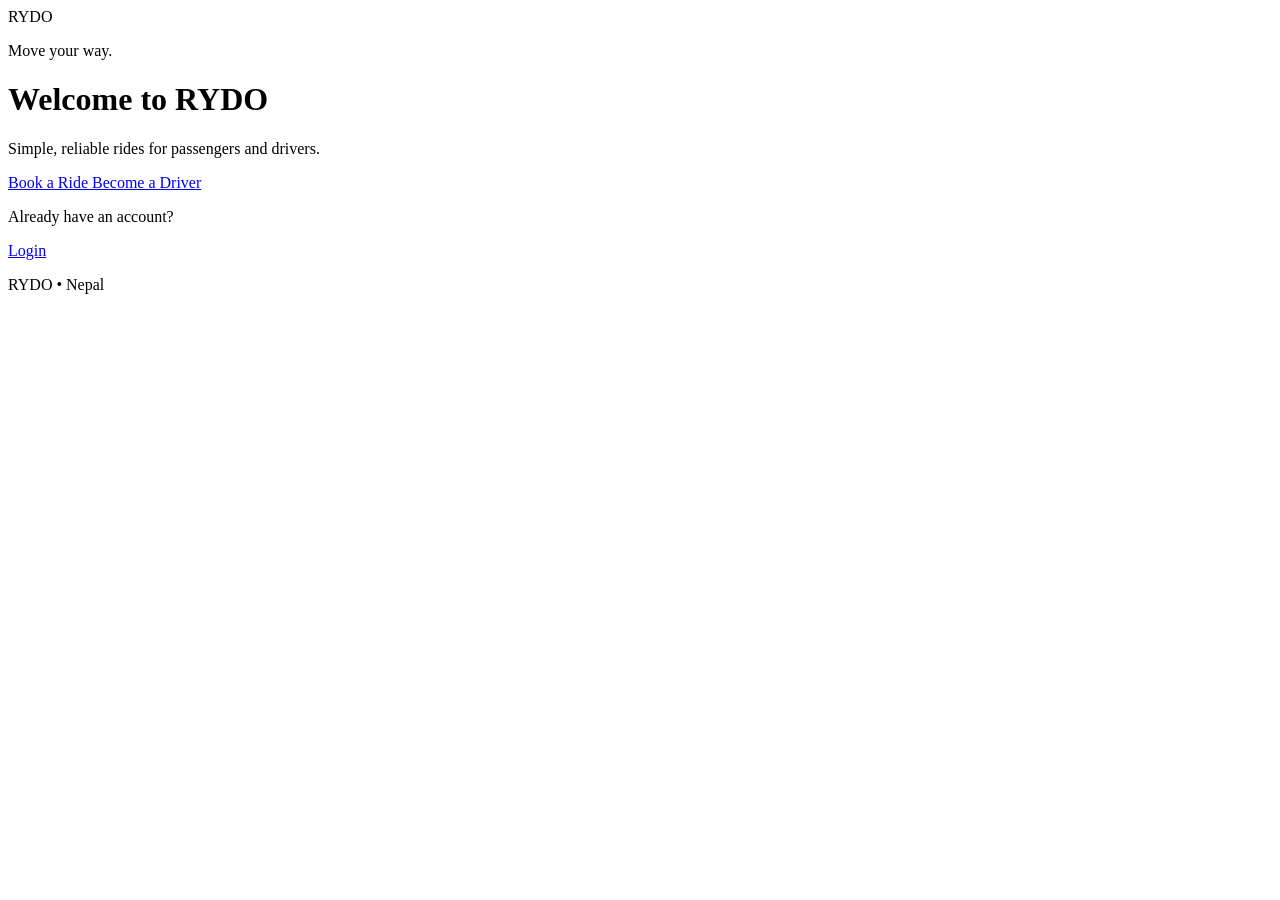
==== index.html @ 92bdc7df "Create index.html" ====
<!DOCTYPE html>
<html lang="en">
<head>
<meta charset="UTF-8">
<meta name="viewport" content="width=device-width,initial-scale=1.0">
<title>RYDO - Move Your Way</title>
<link rel="stylesheet" href="style.css">
</head>

<body>

<main class="home">

  <div class="logo">
    <span>R</span>YDO
  </div>

  <p class="tagline">Move your way.</p>

  <div class="home-card">

    <h1>Welcome to RYDO</h1>

    <p class="sub">
      Simple, reliable rides for passengers and drivers.
    </p>

    <a class="home-btn" href="passenger.html">
      Book a Ride
    </a>

    <a class="home-btn" href="driver.html">
      Become a Driver
    </a>

    <div class="login-box">
      <p>Already have an account?</p>
      <a href="passenger.html">Login</a>
    </div>

  </div>

  <p class="footer">RYDO • Nepal</p>

</main>

</body>
      </html>
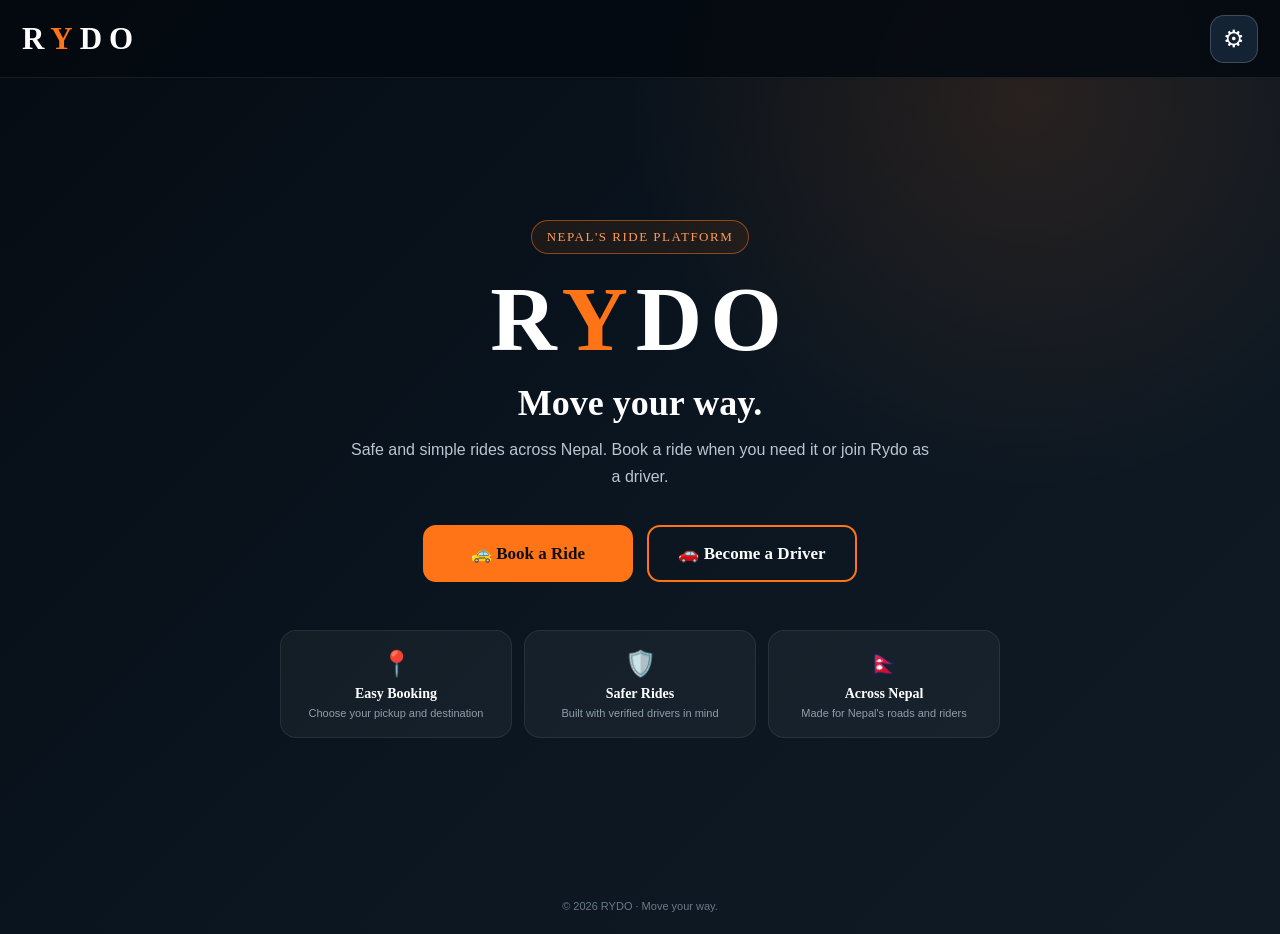
==== commit 86686f50: "Refactor index.html with new styles and layout Updated the HTML structure, added styles, and improve" ====
--- a/index.html
+++ b/index.html
@@ -2,47 +2,455 @@
 <html lang="en">
 <head>
 <meta charset="UTF-8">
-<meta name="viewport" content="width=device-width,initial-scale=1.0">
-<title>RYDO - Move Your Way</title>
-<link rel="stylesheet" href="style.css">
+<meta name="viewport" content="width=device-width, initial-scale=1.0">
+
+<title>RYDO — Move Your Way</title>
+
+<style>
+*{
+  box-sizing:border-box;
+  margin:0;
+  padding:0;
+}
+
+html,body{
+  width:100%;
+  min-height:100%;
+}
+
+body{
+  font-family:Georgia,"Times New Roman",serif;
+  background:
+    radial-gradient(circle at 80% 10%,rgba(255,116,23,.12),transparent 30%),
+    linear-gradient(135deg,#050b12,#0b1621 55%,#101a24);
+  color:#fff;
+  min-height:100vh;
+}
+
+/* HEADER */
+header{
+  height:78px;
+  display:flex;
+  align-items:center;
+  justify-content:space-between;
+  padding:0 22px;
+  border-bottom:1px solid rgba(255,255,255,.08);
+  background:rgba(4,10,16,.88);
+  position:relative;
+  z-index:5;
+}
+
+.logo{
+  font-size:31px;
+  font-weight:bold;
+  letter-spacing:7px;
+  color:#fff;
+}
+
+.logo span{
+  color:#ff7417;
+}
+
+.settings-btn{
+  width:48px;
+  height:48px;
+  border-radius:14px;
+  border:1px solid rgba(255,255,255,.18);
+  background:#142333;
+  color:#fff;
+  font-size:24px;
+  cursor:pointer;
+  display:flex;
+  align-items:center;
+  justify-content:center;
+  transition:.2s;
+}
+
+.settings-btn:hover{
+  background:#ff7417;
+  transform:translateY(-2px);
+}
+
+/* HERO */
+main{
+  min-height:calc(100vh - 78px);
+  display:flex;
+  align-items:center;
+  justify-content:center;
+  padding:35px 20px 55px;
+}
+
+.hero{
+  width:100%;
+  max-width:850px;
+  text-align:center;
+}
+
+.badge{
+  display:inline-block;
+  padding:8px 15px;
+  border:1px solid rgba(255,116,23,.5);
+  border-radius:30px;
+  color:#ff9a57;
+  background:rgba(255,116,23,.08);
+  font-size:13px;
+  letter-spacing:1.5px;
+  margin-bottom:22px;
+}
+
+.hero h1{
+  font-size:clamp(48px,13vw,92px);
+  line-height:.95;
+  letter-spacing:8px;
+  margin-bottom:18px;
+}
+
+.hero h1 span{
+  color:#ff7417;
+}
+
+.tagline{
+  font-size:clamp(22px,5vw,36px);
+  font-weight:bold;
+  margin-bottom:12px;
+}
+
+.subtitle{
+  max-width:580px;
+  margin:0 auto 35px;
+  color:#b9c5d0;
+  font-family:Arial,sans-serif;
+  font-size:16px;
+  line-height:1.7;
+}
+
+/* ACTIONS */
+.actions{
+  display:flex;
+  justify-content:center;
+  gap:14px;
+  flex-wrap:wrap;
+}
+
+.action-btn{
+  min-width:210px;
+  padding:16px 24px;
+  border-radius:13px;
+  border:2px solid #ff7417;
+  font-family:Georgia,"Times New Roman",serif;
+  font-size:17px;
+  font-weight:bold;
+  cursor:pointer;
+  text-decoration:none;
+  display:inline-flex;
+  align-items:center;
+  justify-content:center;
+  gap:9px;
+  transition:.2s;
+}
+
+.book{
+  background:#ff7417;
+  color:#101010;
+}
+
+.driver{
+  background:transparent;
+  color:#fff;
+}
+
+.action-btn:hover{
+  transform:translateY(-3px);
+  box-shadow:0 10px 25px rgba(255,116,23,.18);
+}
+
+.book:hover{
+  background:#ff8a3d;
+}
+
+.driver:hover{
+  background:#ff7417;
+  color:#111;
+}
+
+/* FEATURES */
+.features{
+  margin:48px auto 0;
+  display:grid;
+  grid-template-columns:repeat(3,1fr);
+  gap:12px;
+  max-width:720px;
+}
+
+.feature{
+  background:rgba(255,255,255,.045);
+  border:1px solid rgba(255,255,255,.08);
+  border-radius:16px;
+  padding:18px 10px;
+}
+
+.feature-icon{
+  font-size:25px;
+  margin-bottom:8px;
+}
+
+.feature strong{
+  display:block;
+  font-size:14px;
+}
+
+.feature small{
+  display:block;
+  color:#8f9eab;
+  margin-top:5px;
+  font-family:Arial,sans-serif;
+  font-size:11px;
+}
+
+/* FOOTER */
+footer{
+  text-align:center;
+  color:#697987;
+  font-family:Arial,sans-serif;
+  font-size:11px;
+  padding:0 20px 22px;
+}
+
+/* SETTINGS MODAL */
+.modal{
+  position:fixed;
+  inset:0;
+  background:rgba(0,0,0,.72);
+  display:none;
+  align-items:center;
+  justify-content:center;
+  padding:20px;
+  z-index:20;
+}
+
+.modal.show{
+  display:flex;
+}
+
+.settings-box{
+  width:100%;
+  max-width:390px;
+  background:#101d29;
+  border:1px solid rgba(255,116,23,.35);
+  border-radius:20px;
+  padding:25px;
+  box-shadow:0 20px 60px rgba(0,0,0,.5);
+}
+
+.settings-box h2{
+  margin-bottom:8px;
+}
+
+.settings-box p{
+  color:#9eabb7;
+  font-family:Arial,sans-serif;
+  font-size:14px;
+  line-height:1.5;
+  margin-bottom:22px;
+}
+
+.setting-item{
+  width:100%;
+  padding:15px;
+  margin-bottom:10px;
+  border-radius:12px;
+  background:#172838;
+  color:#fff;
+  border:1px solid rgba(255,255,255,.08);
+  font-family:Arial,sans-serif;
+  text-align:left;
+}
+
+.close-btn{
+  width:100%;
+  margin-top:8px;
+  padding:13px;
+  border:0;
+  border-radius:12px;
+  background:#ff7417;
+  color:#111;
+  font-weight:bold;
+  cursor:pointer;
+}
+
+/* MOBILE */
+@media(max-width:600px){
+  header{
+    height:70px;
+    padding:0 17px;
+  }
+
+  .logo{
+    font-size:27px;
+    letter-spacing:5px;
+  }
+
+  .settings-btn{
+    width:44px;
+    height:44px;
+  }
+
+  main{
+    min-height:calc(100vh - 70px);
+    padding:30px 17px 35px;
+    align-items:flex-start;
+    padding-top:70px;
+  }
+
+  .hero h1{
+    font-size:55px;
+    letter-spacing:5px;
+  }
+
+  .tagline{
+    font-size:25px;
+  }
+
+  .subtitle{
+    font-size:14px;
+    margin-bottom:28px;
+  }
+
+  .actions{
+    flex-direction:column;
+    align-items:stretch;
+  }
+
+  .action-btn{
+    width:100%;
+    min-width:0;
+  }
+
+  .features{
+    grid-template-columns:1fr;
+    max-width:300px;
+    margin-top:35px;
+  }
+
+  .feature{
+    padding:14px;
+  }
+}
+</style>
 </head>
 
 <body>
 
-<main class="home">
-
-  <div class="logo">
-    <span>R</span>YDO
+<header>
+  <div class="logo">R<span>Y</span>DO</div>
+
+  <button class="settings-btn" id="settingsButton" aria-label="Settings">
+    ⚙
+  </button>
+</header>
+
+<main>
+  <section class="hero">
+
+    <div class="badge">NEPAL'S RIDE PLATFORM</div>
+
+    <h1>R<span>Y</span>DO</h1>
+
+    <div class="tagline">Move your way.</div>
+
+    <p class="subtitle">
+      Safe and simple rides across Nepal.
+      Book a ride when you need it or join Rydo as a driver.
+    </p>
+
+    <div class="actions">
+
+      <a class="action-btn book" href="passenger.html">
+        🚕 Book a Ride
+      </a>
+
+      <a class="action-btn driver" href="driver.html">
+        🚗 Become a Driver
+      </a>
+
+    </div>
+
+    <div class="features">
+
+      <div class="feature">
+        <div class="feature-icon">📍</div>
+        <strong>Easy Booking</strong>
+        <small>Choose your pickup and destination</small>
+      </div>
+
+      <div class="feature">
+        <div class="feature-icon">🛡️</div>
+        <strong>Safer Rides</strong>
+        <small>Built with verified drivers in mind</small>
+      </div>
+
+      <div class="feature">
+        <div class="feature-icon">🇳🇵</div>
+        <strong>Across Nepal</strong>
+        <small>Made for Nepal's roads and riders</small>
+      </div>
+
+    </div>
+
+  </section>
+</main>
+
+<footer>
+  © 2026 RYDO · Move your way.
+</footer>
+
+<!-- SETTINGS -->
+<div class="modal" id="settingsModal">
+
+  <div class="settings-box">
+
+    <h2>RYDO Settings</h2>
+
+    <p>
+      Basic settings for the Rydo home page.
+      Your passenger and driver account settings will be handled inside their portals.
+    </p>
+
+    <div class="setting-item">
+      🌙 &nbsp; Dark Rydo Theme
+    </div>
+
+    <div class="setting-item">
+      🇳🇵 &nbsp; Nepal
+    </div>
+
+    <button class="close-btn" id="closeSettings">
+      Close
+    </button>
+
   </div>
 
-  <p class="tagline">Move your way.</p>
-
-  <div class="home-card">
-
-    <h1>Welcome to RYDO</h1>
-
-    <p class="sub">
-      Simple, reliable rides for passengers and drivers.
-    </p>
-
-    <a class="home-btn" href="passenger.html">
-      Book a Ride
-    </a>
-
-    <a class="home-btn" href="driver.html">
-      Become a Driver
-    </a>
-
-    <div class="login-box">
-      <p>Already have an account?</p>
-      <a href="passenger.html">Login</a>
-    </div>
-
-  </div>
-
-  <p class="footer">RYDO • Nepal</p>
-
-</main>
+</div>
+
+<script>
+const settingsButton = document.getElementById("settingsButton");
+const settingsModal = document.getElementById("settingsModal");
+const closeSettings = document.getElementById("closeSettings");
+
+settingsButton.addEventListener("click", function(){
+  settingsModal.classList.add("show");
+});
+
+closeSettings.addEventListener("click", function(){
+  settingsModal.classList.remove("show");
+});
+
+settingsModal.addEventListener("click", function(event){
+  if(event.target === settingsModal){
+    settingsModal.classList.remove("show");
+  }
+});
+</script>
 
 </body>
-      </html>
+  </html>
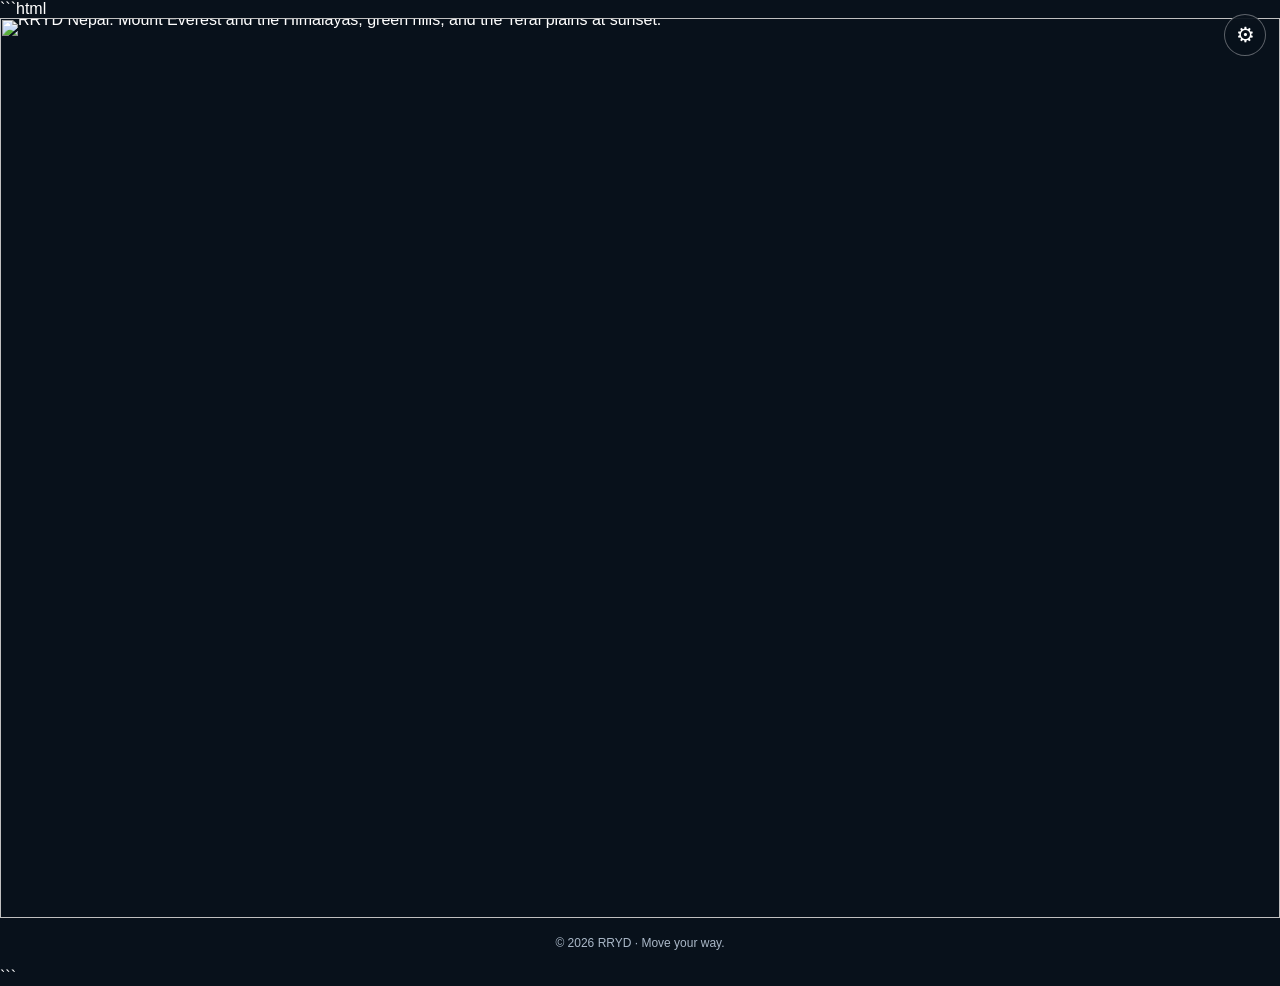
==== commit 27e891fe: "Refactor index.html for RRYD platform Updated HTML structure and styles for the RRYD platform, inclu" ====
--- a/index.html
+++ b/index.html
@@ -1,339 +1,179 @@
+```html
 <!DOCTYPE html>
 <html lang="en">
 <head>
 <meta charset="UTF-8">
-<meta name="viewport" content="width=device-width, initial-scale=1.0">
-
-<title>RYDO — Move Your Way</title>
+<meta name="viewport" content="width=device-width, initial-scale=1">
+<meta name="theme-color" content="#08111b">
+<title>RRYD — Move Your Way</title>
 
 <style>
-*{
-  box-sizing:border-box;
-  margin:0;
-  padding:0;
-}
-
-html,body{
-  width:100%;
-  min-height:100%;
-}
-
-body{
-  font-family:Georgia,"Times New Roman",serif;
-  background:
-    radial-gradient(circle at 80% 10%,rgba(255,116,23,.12),transparent 30%),
-    linear-gradient(135deg,#050b12,#0b1621 55%,#101a24);
-  color:#fff;
-  min-height:100vh;
-}
-
-/* HEADER */
-header{
-  height:78px;
-  display:flex;
-  align-items:center;
-  justify-content:space-between;
-  padding:0 22px;
-  border-bottom:1px solid rgba(255,255,255,.08);
-  background:rgba(4,10,16,.88);
-  position:relative;
-  z-index:5;
-}
-
-.logo{
-  font-size:31px;
-  font-weight:bold;
-  letter-spacing:7px;
-  color:#fff;
-}
-
-.logo span{
-  color:#ff7417;
-}
-
-.settings-btn{
-  width:48px;
-  height:48px;
-  border-radius:14px;
-  border:1px solid rgba(255,255,255,.18);
-  background:#142333;
-  color:#fff;
-  font-size:24px;
-  cursor:pointer;
-  display:flex;
-  align-items:center;
-  justify-content:center;
-  transition:.2s;
-}
-
-.settings-btn:hover{
-  background:#ff7417;
-  transform:translateY(-2px);
-}
-
-/* HERO */
-main{
-  min-height:calc(100vh - 78px);
-  display:flex;
-  align-items:center;
-  justify-content:center;
-  padding:35px 20px 55px;
-}
-
-.hero{
-  width:100%;
-  max-width:850px;
-  text-align:center;
-}
-
-.badge{
-  display:inline-block;
-  padding:8px 15px;
-  border:1px solid rgba(255,116,23,.5);
-  border-radius:30px;
-  color:#ff9a57;
-  background:rgba(255,116,23,.08);
-  font-size:13px;
-  letter-spacing:1.5px;
-  margin-bottom:22px;
-}
-
-.hero h1{
-  font-size:clamp(48px,13vw,92px);
-  line-height:.95;
-  letter-spacing:8px;
-  margin-bottom:18px;
-}
-
-.hero h1 span{
-  color:#ff7417;
-}
-
-.tagline{
-  font-size:clamp(22px,5vw,36px);
-  font-weight:bold;
-  margin-bottom:12px;
-}
-
-.subtitle{
-  max-width:580px;
-  margin:0 auto 35px;
-  color:#b9c5d0;
-  font-family:Arial,sans-serif;
-  font-size:16px;
-  line-height:1.7;
-}
-
-/* ACTIONS */
-.actions{
-  display:flex;
-  justify-content:center;
-  gap:14px;
-  flex-wrap:wrap;
-}
-
-.action-btn{
-  min-width:210px;
-  padding:16px 24px;
-  border-radius:13px;
-  border:2px solid #ff7417;
-  font-family:Georgia,"Times New Roman",serif;
-  font-size:17px;
-  font-weight:bold;
-  cursor:pointer;
-  text-decoration:none;
-  display:inline-flex;
-  align-items:center;
-  justify-content:center;
-  gap:9px;
-  transition:.2s;
-}
-
-.book{
-  background:#ff7417;
-  color:#101010;
-}
-
-.driver{
-  background:transparent;
-  color:#fff;
-}
-
-.action-btn:hover{
-  transform:translateY(-3px);
-  box-shadow:0 10px 25px rgba(255,116,23,.18);
-}
-
-.book:hover{
-  background:#ff8a3d;
-}
-
-.driver:hover{
-  background:#ff7417;
-  color:#111;
-}
-
-/* FEATURES */
-.features{
-  margin:48px auto 0;
-  display:grid;
-  grid-template-columns:repeat(3,1fr);
-  gap:12px;
-  max-width:720px;
-}
-
-.feature{
-  background:rgba(255,255,255,.045);
-  border:1px solid rgba(255,255,255,.08);
-  border-radius:16px;
-  padding:18px 10px;
-}
-
-.feature-icon{
-  font-size:25px;
-  margin-bottom:8px;
-}
-
-.feature strong{
-  display:block;
-  font-size:14px;
-}
-
-.feature small{
-  display:block;
-  color:#8f9eab;
-  margin-top:5px;
-  font-family:Arial,sans-serif;
-  font-size:11px;
-}
-
-/* FOOTER */
-footer{
-  text-align:center;
-  color:#697987;
-  font-family:Arial,sans-serif;
-  font-size:11px;
-  padding:0 20px 22px;
-}
-
-/* SETTINGS MODAL */
-.modal{
-  position:fixed;
-  inset:0;
-  background:rgba(0,0,0,.72);
-  display:none;
-  align-items:center;
-  justify-content:center;
-  padding:20px;
-  z-index:20;
-}
-
-.modal.show{
-  display:flex;
-}
-
-.settings-box{
-  width:100%;
-  max-width:390px;
-  background:#101d29;
-  border:1px solid rgba(255,116,23,.35);
-  border-radius:20px;
-  padding:25px;
-  box-shadow:0 20px 60px rgba(0,0,0,.5);
-}
-
-.settings-box h2{
-  margin-bottom:8px;
-}
-
-.settings-box p{
-  color:#9eabb7;
-  font-family:Arial,sans-serif;
-  font-size:14px;
-  line-height:1.5;
-  margin-bottom:22px;
-}
-
-.setting-item{
-  width:100%;
-  padding:15px;
-  margin-bottom:10px;
-  border-radius:12px;
-  background:#172838;
-  color:#fff;
-  border:1px solid rgba(255,255,255,.08);
-  font-family:Arial,sans-serif;
-  text-align:left;
-}
-
-.close-btn{
-  width:100%;
-  margin-top:8px;
-  padding:13px;
-  border:0;
-  border-radius:12px;
-  background:#ff7417;
-  color:#111;
-  font-weight:bold;
-  cursor:pointer;
-}
-
-/* MOBILE */
-@media(max-width:600px){
-  header{
-    height:70px;
-    padding:0 17px;
-  }
-
-  .logo{
-    font-size:27px;
-    letter-spacing:5px;
-  }
-
-  .settings-btn{
-    width:44px;
-    height:44px;
-  }
-
-  main{
-    min-height:calc(100vh - 70px);
-    padding:30px 17px 35px;
-    align-items:flex-start;
-    padding-top:70px;
-  }
-
-  .hero h1{
-    font-size:55px;
-    letter-spacing:5px;
-  }
-
-  .tagline{
-    font-size:25px;
-  }
-
-  .subtitle{
-    font-size:14px;
-    margin-bottom:28px;
-  }
-
-  .actions{
-    flex-direction:column;
-    align-items:stretch;
-  }
-
-  .action-btn{
-    width:100%;
-    min-width:0;
-  }
-
-  .features{
-    grid-template-columns:1fr;
-    max-width:300px;
-    margin-top:35px;
-  }
-
-  .feature{
-    padding:14px;
+* {
+  box-sizing: border-box;
+  margin: 0;
+  padding: 0;
+}
+
+html {
+  min-height: 100%;
+  background: #08111b;
+}
+
+body {
+  min-height: 100vh;
+  background: #08111b;
+  color: white;
+  font-family: Arial, Helvetica, sans-serif;
+}
+
+.poster {
+  position: relative;
+  width: 100%;
+  max-width: 1648px;
+  margin: 0 auto;
+  line-height: 0;
+  overflow: hidden;
+  background: #08111b;
+}
+
+.poster img {
+  display: block;
+  width: 100%;
+  height: auto;
+}
+
+/* Real clickable areas positioned over the buttons in the image */
+.role-link {
+  position: absolute;
+  top: 59.2%;
+  height: 9.5%;
+  display: block;
+  border-radius: 100px;
+  text-decoration: none;
+  line-height: normal;
+  background: transparent;
+  transition: background .2s, box-shadow .2s;
+}
+
+.passenger-link {
+  left: 27.6%;
+  width: 21.9%;
+}
+
+.driver-link {
+  left: 50.9%;
+  width: 21.5%;
+}
+
+.role-link:hover {
+  background: rgba(255,255,255,.09);
+  box-shadow: 0 0 0 2px rgba(255,116,23,.8);
+}
+
+.role-link:focus-visible {
+  outline: 4px solid white;
+  outline-offset: 3px;
+}
+
+/* Small accessible help button */
+.settings-button {
+  position: fixed;
+  z-index: 10;
+  top: 14px;
+  right: 14px;
+  width: 42px;
+  height: 42px;
+  border: 1px solid rgba(255,255,255,.35);
+  border-radius: 50%;
+  background: rgba(8,17,27,.8);
+  color: white;
+  font-size: 21px;
+  cursor: pointer;
+  backdrop-filter: blur(8px);
+}
+
+.settings-button:hover {
+  background: #ff7417;
+  color: #08111b;
+}
+
+.modal {
+  display: none;
+  position: fixed;
+  inset: 0;
+  z-index: 20;
+  align-items: center;
+  justify-content: center;
+  padding: 20px;
+  background: rgba(0,0,0,.75);
+}
+
+.modal.show {
+  display: flex;
+}
+
+.dialog {
+  width: 100%;
+  max-width: 360px;
+  padding: 25px;
+  border: 1px solid rgba(255,116,23,.5);
+  border-radius: 18px;
+  background: #101d29;
+  line-height: 1.5;
+}
+
+.dialog h2 {
+  margin-bottom: 10px;
+}
+
+.dialog p {
+  color: #c1ccd7;
+  font-size: 14px;
+  margin-bottom: 20px;
+}
+
+.close-button {
+  width: 100%;
+  padding: 13px;
+  border: 0;
+  border-radius: 10px;
+  background: #ff7417;
+  color: #08111b;
+  font-weight: bold;
+  cursor: pointer;
+}
+
+footer {
+  padding: 16px;
+  text-align: center;
+  color: #aab8c8;
+  font-size: 12px;
+  line-height: 1.5;
+  background: #08111b;
+}
+
+@media (max-width: 600px) {
+  .settings-button {
+    width: 36px;
+    height: 36px;
+    top: 8px;
+    right: 8px;
+    font-size: 18px;
+  }
+
+  .role-link {
+    top: 59.2%;
+    height: 9.5%;
+  }
+
+  footer {
+    font-size: 11px;
+  }
+}
+
+@media (prefers-reduced-motion: reduce) {
+  .role-link {
+    transition: none;
   }
 }
 </style>
@@ -341,95 +181,60 @@
 
 <body>
 
-<header>
-  <div class="logo">R<span>Y</span>DO</div>
-
-  <button class="settings-btn" id="settingsButton" aria-label="Settings">
-    ⚙
-  </button>
-</header>
-
 <main>
-  <section class="hero">
-
-    <div class="badge">NEPAL'S RIDE PLATFORM</div>
-
-    <h1>R<span>Y</span>DO</h1>
-
-    <div class="tagline">Move your way.</div>
-
-    <p class="subtitle">
-      Safe and simple rides across Nepal.
-      Book a ride when you need it or join Rydo as a driver.
-    </p>
-
-    <div class="actions">
-
-      <a class="action-btn book" href="passenger.html">
-        🚕 Book a Ride
-      </a>
-
-      <a class="action-btn driver" href="driver.html">
-        🚗 Become a Driver
-      </a>
-
-    </div>
-
-    <div class="features">
-
-      <div class="feature">
-        <div class="feature-icon">📍</div>
-        <strong>Easy Booking</strong>
-        <small>Choose your pickup and destination</small>
-      </div>
-
-      <div class="feature">
-        <div class="feature-icon">🛡️</div>
-        <strong>Safer Rides</strong>
-        <small>Built with verified drivers in mind</small>
-      </div>
-
-      <div class="feature">
-        <div class="feature-icon">🇳🇵</div>
-        <strong>Across Nepal</strong>
-        <small>Made for Nepal's roads and riders</small>
-      </div>
-
-    </div>
-
+  <section class="poster" aria-label="RRYD Nepal ride platform">
+    <img
+      src="nepal-hero.png"
+      alt="RRYD Nepal: Mount Everest and the Himalayas, green hills, and the Terai plains at sunset."
+      fetchpriority="high"
+    >
+
+    <a
+      class="role-link passenger-link"
+      href="passenger.html"
+      aria-label="Book a ride as a passenger"
+      title="Book a Ride"
+    ></a>
+
+    <a
+      class="role-link driver-link"
+      href="driver.html"
+      aria-label="Become a driver"
+      title="Become a Driver"
+    ></a>
   </section>
 </main>
 
 <footer>
-  © 2026 RYDO · Move your way.
+  © 2026 RRYD · Move your way.
 </footer>
 
-<!-- SETTINGS -->
-<div class="modal" id="settingsModal">
-
-  <div class="settings-box">
-
-    <h2>RYDO Settings</h2>
-
+<button
+  class="settings-button"
+  id="settingsButton"
+  type="button"
+  aria-label="Open website settings"
+  title="Settings"
+>⚙</button>
+
+<div
+  class="modal"
+  id="settingsModal"
+  role="dialog"
+  aria-modal="true"
+  aria-labelledby="settingsTitle"
+>
+  <div class="dialog">
+    <h2 id="settingsTitle">RRYD Settings</h2>
     <p>
-      Basic settings for the Rydo home page.
-      Your passenger and driver account settings will be handled inside their portals.
+      Nepal's ride platform.<br>
+      Choose Book a Ride to continue as a passenger,
+      or Become a Driver to open the driver portal.
     </p>
-
-    <div class="setting-item">
-      🌙 &nbsp; Dark Rydo Theme
-    </div>
-
-    <div class="setting-item">
-      🇳🇵 &nbsp; Nepal
-    </div>
-
-    <button class="close-btn" id="closeSettings">
+    <button class="close-button" id="closeSettings" type="button">
       Close
     </button>
-
   </div>
-
 </div>
 
 <script>
@@ -437,20 +242,32 @@
 const settingsModal = document.getElementById("settingsModal");
 const closeSettings = document.getElementById("closeSettings");
 
-settingsButton.addEventListener("click", function(){
+function openSettings() {
   settingsModal.classList.add("show");
+  closeSettings.focus();
+}
+
+function hideSettings() {
+  settingsModal.classList.remove("show");
+  settingsButton.focus();
+}
+
+settingsButton.addEventListener("click", openSettings);
+closeSettings.addEventListener("click", hideSettings);
+
+settingsModal.addEventListener("click", function(event) {
+  if (event.target === settingsModal) {
+    hideSettings();
+  }
 });
 
-closeSettings.addEventListener("click", function(){
-  settingsModal.classList.remove("show");
-});
-
-settingsModal.addEventListener("click", function(event){
-  if(event.target === settingsModal){
-    settingsModal.classList.remove("show");
+document.addEventListener("keydown", function(event) {
+  if (event.key === "Escape" && settingsModal.classList.contains("show")) {
+    hideSettings();
   }
 });
 </script>
 
 </body>
-  </html>
+</html>
+```
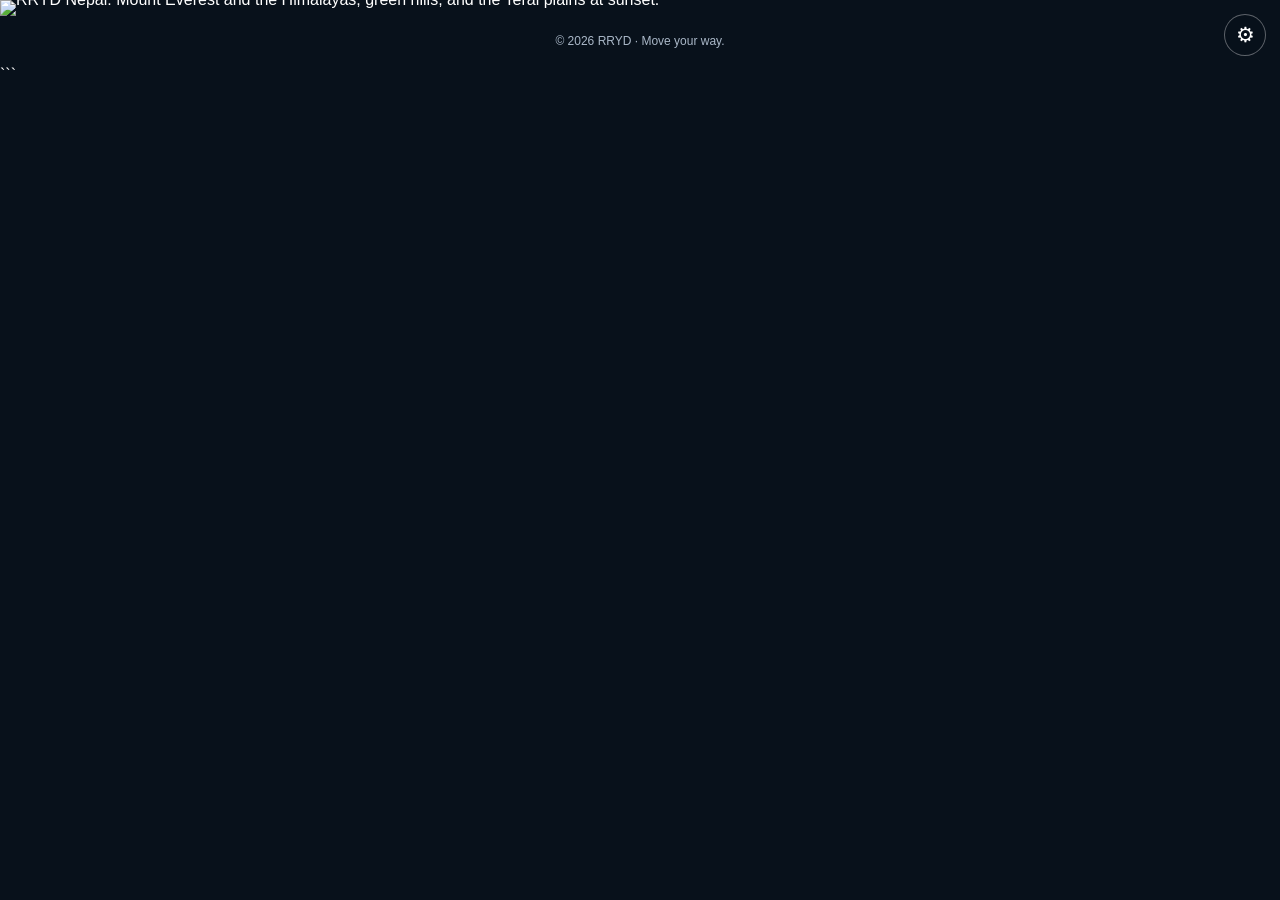
==== commit af83ebfe: "Remove code block from index.html" ====
--- a/index.html
+++ b/index.html
@@ -1,4 +1,4 @@
-```html
+
 <!DOCTYPE html>
 <html lang="en">
 <head>
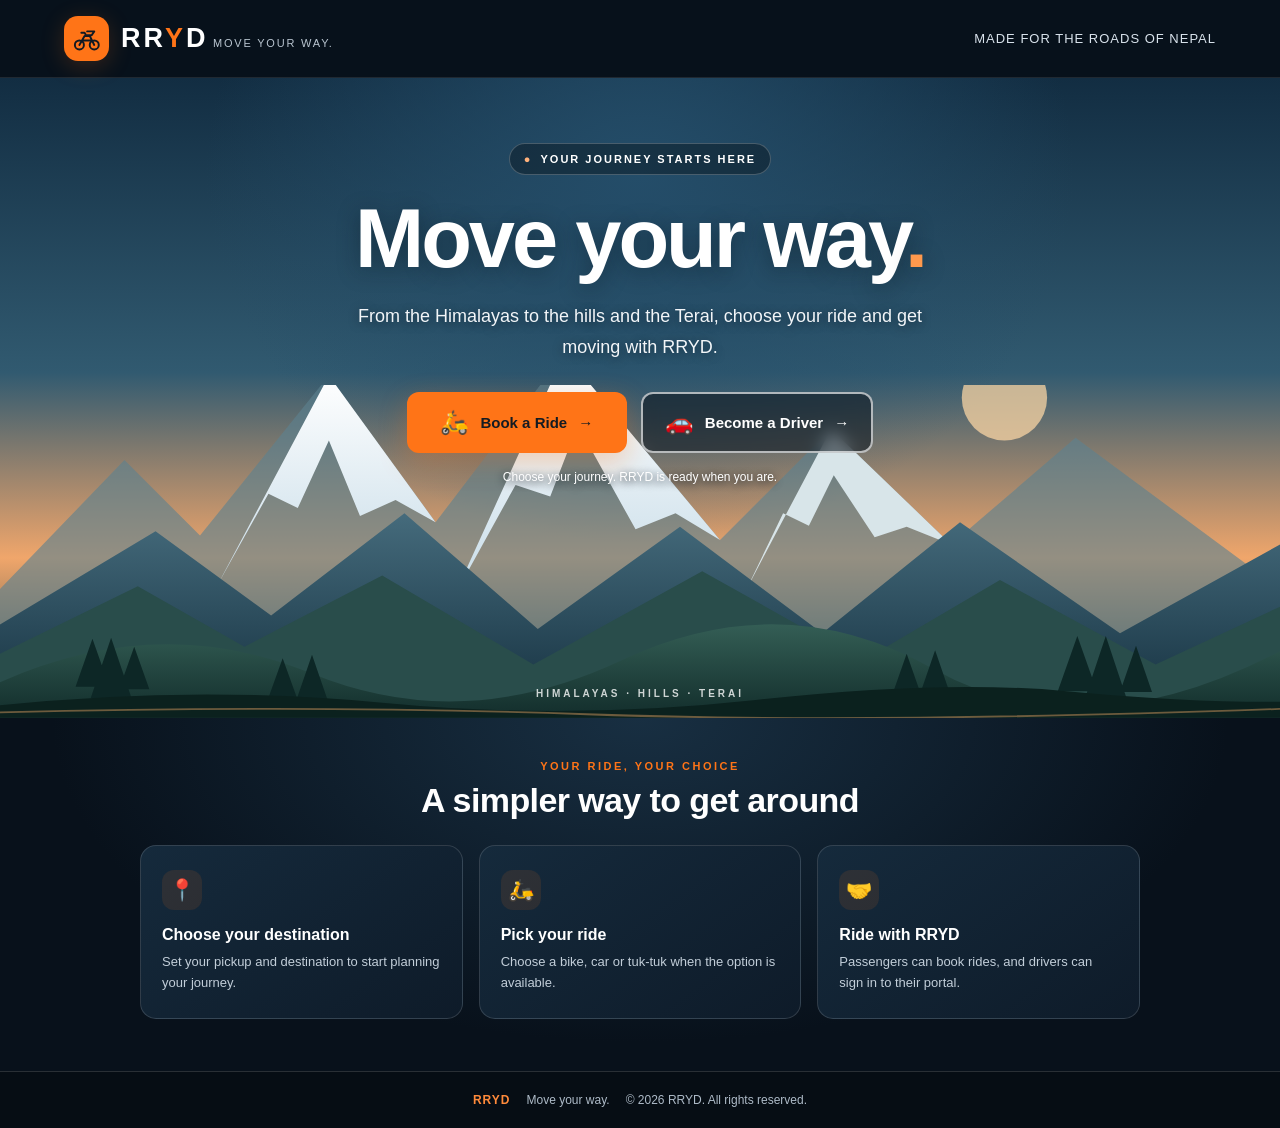
==== commit 382808a2: "Refactor index.html with meta tags and styles Updated viewport meta tag, added theme and description" ====
--- a/index.html
+++ b/index.html
@@ -3,11 +3,21 @@
 <html lang="en">
 <head>
 <meta charset="UTF-8">
-<meta name="viewport" content="width=device-width, initial-scale=1">
+<meta name="viewport" content="width=device-width, initial-scale=1.0">
 <meta name="theme-color" content="#08111b">
+<meta name="description" content="RRYD — Book a ride or become a driver in Nepal. Move your way.">
 <title>RRYD — Move Your Way</title>
 
 <style>
+:root {
+  --bg: #08111b;
+  --panel: #122334;
+  --orange: #ff7417;
+  --white: #ffffff;
+  --muted: #c2ced9;
+  --border: rgba(255,255,255,.14);
+}
+
 * {
   box-sizing: border-box;
   margin: 0;
@@ -16,164 +26,413 @@
 
 html {
   min-height: 100%;
-  background: #08111b;
+  scroll-behavior: smooth;
 }
 
 body {
   min-height: 100vh;
-  background: #08111b;
-  color: white;
+  overflow-x: hidden;
+  color: var(--white);
+  background: var(--bg);
   font-family: Arial, Helvetica, sans-serif;
 }
 
-.poster {
+a {
+  color: inherit;
+  text-decoration: none;
+}
+
+button, a {
+  -webkit-tap-highlight-color: transparent;
+}
+
+.site-header {
   position: relative;
-  width: 100%;
-  max-width: 1648px;
+  z-index: 5;
+  min-height: 78px;
+  padding: 16px clamp(18px, 5vw, 72px);
+  display: flex;
+  justify-content: space-between;
+  align-items: center;
+  gap: 18px;
+  border-bottom: 1px solid rgba(255,255,255,.1);
+  background: #08111bf0;
+}
+
+.brand {
+  display: inline-flex;
+  align-items: center;
+  gap: 12px;
+}
+
+.brand-icon {
+  width: 45px;
+  height: 45px;
+  border-radius: 14px;
+  display: grid;
+  place-items: center;
+  background: var(--orange);
+  color: #111923;
+  box-shadow: 0 5px 24px #ff741733;
+}
+
+.brand-icon svg {
+  width: 31px;
+  height: 31px;
+}
+
+.brand-name {
+  font-size: 27px;
+  font-weight: 900;
+  letter-spacing: 3px;
+}
+
+.brand-name span {
+  color: var(--orange);
+}
+
+.brand-tagline {
+  margin-top: 3px;
+  color: #b9c5d0;
+  font-size: 11px;
+  letter-spacing: 1.8px;
+  text-transform: uppercase;
+}
+
+.header-label {
+  color: #d9e3ec;
+  font-size: 13px;
+  letter-spacing: 1px;
+}
+
+.hero {
+  position: relative;
+  isolation: isolate;
+  min-height: 640px;
+  padding: 65px 20px 0;
+  overflow: hidden;
+  background:
+    radial-gradient(ellipse at 50% 15%, #244d69 0%, transparent 48%),
+    linear-gradient(180deg, #122d42 0%, #315a70 46%, #f0a66b 75%, #243e42 100%);
+}
+
+.hero-content {
+  position: relative;
+  z-index: 3;
+  width: min(880px, 100%);
   margin: 0 auto;
-  line-height: 0;
-  overflow: hidden;
-  background: #08111b;
-}
-
-.poster img {
-  display: block;
-  width: 100%;
-  height: auto;
-}
-
-/* Real clickable areas positioned over the buttons in the image */
-.role-link {
-  position: absolute;
-  top: 59.2%;
-  height: 9.5%;
-  display: block;
+  text-align: center;
+}
+
+.location-label {
+  display: inline-flex;
+  align-items: center;
+  gap: 8px;
+  padding: 9px 14px;
+  border: 1px solid #ffffff38;
   border-radius: 100px;
-  text-decoration: none;
-  line-height: normal;
-  background: transparent;
-  transition: background .2s, box-shadow .2s;
-}
-
-.passenger-link {
-  left: 27.6%;
-  width: 21.9%;
-}
-
-.driver-link {
-  left: 50.9%;
-  width: 21.5%;
-}
-
-.role-link:hover {
-  background: rgba(255,255,255,.09);
-  box-shadow: 0 0 0 2px rgba(255,116,23,.8);
-}
-
-.role-link:focus-visible {
-  outline: 4px solid white;
-  outline-offset: 3px;
-}
-
-/* Small accessible help button */
-.settings-button {
-  position: fixed;
-  z-index: 10;
-  top: 14px;
-  right: 14px;
-  width: 42px;
-  height: 42px;
-  border: 1px solid rgba(255,255,255,.35);
-  border-radius: 50%;
-  background: rgba(8,17,27,.8);
-  color: white;
-  font-size: 21px;
-  cursor: pointer;
-  backdrop-filter: blur(8px);
-}
-
-.settings-button:hover {
-  background: #ff7417;
-  color: #08111b;
-}
-
-.modal {
-  display: none;
-  position: fixed;
-  inset: 0;
-  z-index: 20;
+  color: #fff;
+  background: #07131b70;
+  font-size: 11px;
+  font-weight: 700;
+  letter-spacing: 2px;
+  text-transform: uppercase;
+}
+
+.location-label span {
+  color: #ffb17b;
+}
+
+.hero h1 {
+  margin-top: 23px;
+  font-size: clamp(44px, 7.5vw, 83px);
+  line-height: .99;
+  font-weight: 900;
+  letter-spacing: -3px;
+  text-shadow: 0 4px 22px #07131b65;
+}
+
+.hero h1 span {
+  color: #ff994d;
+}
+
+.hero-description {
+  max-width: 590px;
+  margin: 21px auto 0;
+  color: #f2f5f8;
+  font-size: clamp(15px, 2vw, 18px);
+  line-height: 1.7;
+  text-shadow: 0 2px 10px #08111b80;
+}
+
+.action-area {
+  display: flex;
+  flex-wrap: wrap;
+  justify-content: center;
+  gap: 14px;
+  margin-top: 30px;
+}
+
+.action-btn {
+  min-width: 220px;
+  min-height: 57px;
+  padding: 15px 22px;
+  display: inline-flex;
   align-items: center;
   justify-content: center;
-  padding: 20px;
-  background: rgba(0,0,0,.75);
-}
-
-.modal.show {
+  gap: 11px;
+  border: 2px solid transparent;
+  border-radius: 12px;
+  font-size: 15px;
+  font-weight: 800;
+  transition: transform .2s, box-shadow .2s, background .2s;
+}
+
+.action-btn:hover {
+  transform: translateY(-3px);
+}
+
+.action-btn:focus-visible {
+  outline: 3px solid #fff;
+  outline-offset: 4px;
+}
+
+.book {
+  color: #151b22;
+  background: var(--orange);
+  box-shadow: 0 9px 28px #ff74174d;
+}
+
+.book:hover {
+  background: #ff8b3d;
+  box-shadow: 0 12px 32px #ff741766;
+}
+
+.driver {
+  color: #fff;
+  border-color: #ffffffa6;
+  background: #08111b8c;
+  backdrop-filter: blur(8px);
+}
+
+.driver:hover {
+  background: #ffffff20;
+}
+
+.action-icon {
+  font-size: 23px;
+}
+
+.hero-note {
+  margin-top: 17px;
+  color: #fff;
+  font-size: 12px;
+  text-shadow: 0 2px 8px #08111b;
+}
+
+/* Self-contained mountain landscape — no image required */
+.landscape {
+  position: absolute;
+  z-index: 1;
+  inset: auto 0 0;
+  width: 100%;
+  height: 52%;
+  min-height: 270px;
+  pointer-events: none;
+}
+
+.landscape svg {
+  width: 100%;
+  height: 100%;
+  display: block;
+}
+
+.landscape-caption {
+  position: absolute;
+  z-index: 2;
+  bottom: 19px;
+  left: 0;
+  right: 0;
+  text-align: center;
+  color: #ffffffc9;
+  font-size: 10px;
+  font-weight: 700;
+  letter-spacing: 3px;
+  text-transform: uppercase;
+}
+
+.benefits {
+  position: relative;
+  z-index: 3;
+  padding: 42px clamp(18px, 5vw, 72px) 52px;
+  background:
+    radial-gradient(ellipse at 50% 0%, #182f42 0%, transparent 65%),
+    #08111b;
+}
+
+.benefits-heading {
+  text-align: center;
+  margin-bottom: 25px;
+}
+
+.benefits-heading p {
+  color: var(--orange);
+  font-size: 11px;
+  font-weight: 800;
+  letter-spacing: 2.5px;
+  text-transform: uppercase;
+}
+
+.benefits-heading h2 {
+  margin-top: 9px;
+  font-size: clamp(24px, 4vw, 34px);
+  letter-spacing: -.6px;
+}
+
+.benefit-grid {
+  width: min(1000px, 100%);
+  margin: 0 auto;
+  display: grid;
+  grid-template-columns: repeat(3, minmax(0, 1fr));
+  gap: 16px;
+}
+
+.benefit-card {
+  min-height: 145px;
+  padding: 24px 21px;
+  border: 1px solid var(--border);
+  border-radius: 16px;
+  background: linear-gradient(145deg, #152a3c, #0e1b29);
+}
+
+.benefit-icon {
+  width: 40px;
+  height: 40px;
+  display: grid;
+  place-items: center;
+  border-radius: 12px;
+  background: #ff74171b;
+  font-size: 21px;
+}
+
+.benefit-card h3 {
+  margin-top: 16px;
+  font-size: 16px;
+}
+
+.benefit-card p {
+  margin-top: 8px;
+  color: var(--muted);
+  font-size: 13px;
+  line-height: 1.6;
+}
+
+.site-footer {
+  padding: 21px 18px;
   display: flex;
-}
-
-.dialog {
-  width: 100%;
-  max-width: 360px;
-  padding: 25px;
-  border: 1px solid rgba(255,116,23,.5);
-  border-radius: 18px;
-  background: #101d29;
-  line-height: 1.5;
-}
-
-.dialog h2 {
-  margin-bottom: 10px;
-}
-
-.dialog p {
-  color: #c1ccd7;
-  font-size: 14px;
-  margin-bottom: 20px;
-}
-
-.close-button {
-  width: 100%;
-  padding: 13px;
-  border: 0;
-  border-radius: 10px;
-  background: #ff7417;
-  color: #08111b;
-  font-weight: bold;
-  cursor: pointer;
-}
-
-footer {
-  padding: 16px;
+  flex-wrap: wrap;
+  align-items: center;
+  justify-content: center;
+  gap: 8px 16px;
+  border-top: 1px solid var(--border);
+  color: #aebbc8;
+  background: #060d14;
+  font-size: 12px;
   text-align: center;
-  color: #aab8c8;
-  font-size: 12px;
-  line-height: 1.5;
-  background: #08111b;
-}
-
-@media (max-width: 600px) {
-  .settings-button {
-    width: 36px;
-    height: 36px;
-    top: 8px;
-    right: 8px;
-    font-size: 18px;
-  }
-
-  .role-link {
-    top: 59.2%;
-    height: 9.5%;
-  }
-
-  footer {
-    font-size: 11px;
+}
+
+.site-footer strong {
+  color: #ff8a3b;
+  letter-spacing: 1px;
+}
+
+@media (max-width: 700px) {
+  .site-header {
+    min-height: 70px;
+    padding: 12px 17px;
+  }
+
+  .brand-icon {
+    width: 40px;
+    height: 40px;
+  }
+
+  .brand-name {
+    font-size: 23px;
+  }
+
+  .brand-tagline {
+    font-size: 9px;
+    letter-spacing: 1.1px;
+  }
+
+  .header-label {
+    max-width: 100px;
+    font-size: 10px;
+    text-align: right;
+    line-height: 1.5;
+  }
+
+  .hero {
+    min-height: 670px;
+    padding: 54px 18px 0;
+  }
+
+  .hero h1 {
+    letter-spacing: -1.8px;
+  }
+
+  .hero-description {
+    max-width: 430px;
+  }
+
+  .action-area {
+    flex-direction: column;
+    align-items: center;
+    gap: 12px;
+    margin-top: 25px;
+  }
+
+  .action-btn {
+    width: min(100%, 330px);
+    min-height: 55px;
+  }
+
+  .landscape {
+    height: 36%;
+    min-height: 240px;
+  }
+
+  .landscape-caption {
+    bottom: 12px;
+    font-size: 8px;
+    letter-spacing: 2px;
+  }
+
+  .benefits {
+    padding: 34px 18px 40px;
+  }
+
+  .benefit-grid {
+    grid-template-columns: 1fr;
+    gap: 12px;
+    max-width: 440px;
+  }
+
+  .benefit-card {
+    min-height: 0;
+    padding: 19px;
+  }
+
+  .benefit-card h3 {
+    margin-top: 12px;
   }
 }
 
 @media (prefers-reduced-motion: reduce) {
-  .role-link {
-    transition: none;
+  *, *::before, *::after {
+    scroll-behavior: auto !important;
+    transition: none !important;
   }
 }
 </style>
@@ -181,93 +440,135 @@
 
 <body>
 
+<header class="site-header">
+  <a class="brand" href="index.html" aria-label="RRYD home">
+    <span class="brand-icon" aria-hidden="true">
+      <svg viewBox="0 0 48 48" fill="none">
+        <circle cx="13" cy="34" r="7" stroke="#101923" stroke-width="3"/>
+        <circle cx="36" cy="34" r="7" stroke="#101923" stroke-width="3"/>
+        <path d="M13 34L21 20H29L36 34M18 27H31M24 20L21 15H16" stroke="#101923" stroke-width="3" stroke-linecap="round" stroke-linejoin="round"/>
+        <path d="M25 13H36L32 19H25" stroke="#101923" stroke-width="3" stroke-linecap="round" stroke-linejoin="round"/>
+      </svg>
+    </span>
+    <span>
+      <span class="brand-name">RR<span>Y</span>D</span>
+      <span class="brand-tagline">Move your way.</span>
+    </span>
+  </a>
+  <div class="header-label">MADE FOR THE ROADS OF NEPAL</div>
+</header>
+
 <main>
-  <section class="poster" aria-label="RRYD Nepal ride platform">
-    <img
-      src="nepal-hero.png"
-      alt="RRYD Nepal: Mount Everest and the Himalayas, green hills, and the Terai plains at sunset."
-      fetchpriority="high"
-    >
-
-    <a
-      class="role-link passenger-link"
-      href="passenger.html"
-      aria-label="Book a ride as a passenger"
-      title="Book a Ride"
-    ></a>
-
-    <a
-      class="role-link driver-link"
-      href="driver.html"
-      aria-label="Become a driver"
-      title="Become a Driver"
-    ></a>
+  <section class="hero">
+    <div class="hero-content">
+      <div class="location-label">
+        <span>●</span> YOUR JOURNEY STARTS HERE
+      </div>
+
+      <h1>Move your way<span>.</span></h1>
+
+      <p class="hero-description">
+        From the Himalayas to the hills and the Terai,
+        choose your ride and get moving with RRYD.
+      </p>
+
+      <div class="action-area">
+        <a class="action-btn book" href="passenger.html">
+          <span class="action-icon" aria-hidden="true">🛵</span>
+          Book a Ride
+          <span aria-hidden="true">→</span>
+        </a>
+
+        <a class="action-btn driver" href="driver.html">
+          <span class="action-icon" aria-hidden="true">🚗</span>
+          Become a Driver
+          <span aria-hidden="true">→</span>
+        </a>
+      </div>
+
+      <p class="hero-note">Choose your journey. RRYD is ready when you are.</p>
+    </div>
+
+    <div class="landscape" aria-hidden="true">
+      <svg viewBox="0 0 1440 480" preserveAspectRatio="xMidYMax slice" xmlns="http://www.w3.org/2000/svg">
+        <defs>
+          <linearGradient id="snow" x1="0" y1="0" x2="0" y2="1">
+            <stop offset="0" stop-color="#ffffff"/>
+            <stop offset="1" stop-color="#c7dce8"/>
+          </linearGradient>
+          <linearGradient id="mountain" x1="0" y1="0" x2="0" y2="1">
+            <stop offset="0" stop-color="#456b7c"/>
+            <stop offset="1" stop-color="#142f3e"/>
+          </linearGradient>
+          <linearGradient id="hill" x1="0" y1="0" x2="0" y2="1">
+            <stop offset="0" stop-color="#345e55"/>
+            <stop offset="1" stop-color="#122d2b"/>
+          </linearGradient>
+        </defs>
+
+        <circle cx="1130" cy="120" r="48" fill="#ffd8a5" opacity=".72"/>
+        <path d="M0 335L140 190L225 275L370 95L490 260L635 70L810 280L935 155L1070 285L1210 165L1440 335V480H0Z" fill="#5d8290" opacity=".62"/>
+        <path d="M245 330L370 95L490 260L445 235L405 253L370 168L335 244L302 228Z" fill="url(#snow)"/>
+        <path d="M510 345L635 70L810 280L760 250L715 268L650 151L619 231L580 218Z" fill="url(#snow)"/>
+        <path d="M840 335L935 155L1070 285L1020 265L984 277L938 207L910 264L881 250Z" fill="#d8e5e9"/>
+        <path d="M0 375L175 270L305 365L455 250L605 380L765 265L925 385L1080 260L1260 385L1440 285V480H0Z" fill="url(#mountain)"/>
+        <path d="M0 408L155 332L275 400L430 320L600 420L790 315L970 416L1125 325L1300 420L1440 355V480H0Z" fill="#294d4b"/>
+        <path d="M0 440Q180 360 350 430T700 415T1050 425T1440 405V480H0Z" fill="url(#hill)"/>
+
+        <g fill="#0d2726">
+          <path d="M85 445l19-54 19 54zM102 458l23-68 23 68zM134 448l17-48 17 48z"/>
+          <path d="M1190 450l22-62 22 62zM1220 460l24-72 24 72zM1260 451l18-52 18 52z"/>
+          <path d="M300 463l18-50 18 50zM330 470l21-61 21 61z"/>
+          <path d="M1000 465l20-57 20 57zM1030 468l22-64 22 64z"/>
+        </g>
+
+        <path d="M0 466Q220 443 430 463T850 460T1200 450T1440 462V480H0Z" fill="#0b211e"/>
+        <path d="M0 474Q350 465 660 476T1440 470" stroke="#ffb16d" stroke-width="2" opacity=".4" fill="none"/>
+      </svg>
+    </div>
+
+    <div class="landscape-caption" aria-hidden="true">
+      HIMALAYAS · HILLS · TERAI
+    </div>
+  </section>
+
+  <section class="benefits">
+    <div class="benefits-heading">
+      <p>YOUR RIDE, YOUR CHOICE</p>
+      <h2>A simpler way to get around</h2>
+    </div>
+
+    <div class="benefit-grid">
+      <article class="benefit-card">
+        <div class="benefit-icon" aria-hidden="true">📍</div>
+        <h3>Choose your destination</h3>
+        <p>Set your pickup and destination to start planning your journey.</p>
+      </article>
+
+      <article class="benefit-card">
+        <div class="benefit-icon" aria-hidden="true">🛵</div>
+        <h3>Pick your ride</h3>
+        <p>Choose a bike, car or tuk-tuk when the option is available.</p>
+      </article>
+
+      <article class="benefit-card">
+        <div class="benefit-icon" aria-hidden="true">🤝</div>
+        <h3>Ride with RRYD</h3>
+        <p>Passengers can book rides, and drivers can sign in to their portal.</p>
+      </article>
+    </div>
   </section>
 </main>
 
-<footer>
-  © 2026 RRYD · Move your way.
+<footer class="site-footer">
+  <strong>RRYD</strong>
+  <span>Move your way.</span>
+  <span>© <span id="year"></span> RRYD. All rights reserved.</span>
 </footer>
 
-<button
-  class="settings-button"
-  id="settingsButton"
-  type="button"
-  aria-label="Open website settings"
-  title="Settings"
->⚙</button>
-
-<div
-  class="modal"
-  id="settingsModal"
-  role="dialog"
-  aria-modal="true"
-  aria-labelledby="settingsTitle"
->
-  <div class="dialog">
-    <h2 id="settingsTitle">RRYD Settings</h2>
-    <p>
-      Nepal's ride platform.<br>
-      Choose Book a Ride to continue as a passenger,
-      or Become a Driver to open the driver portal.
-    </p>
-    <button class="close-button" id="closeSettings" type="button">
-      Close
-    </button>
-  </div>
-</div>
-
 <script>
-const settingsButton = document.getElementById("settingsButton");
-const settingsModal = document.getElementById("settingsModal");
-const closeSettings = document.getElementById("closeSettings");
-
-function openSettings() {
-  settingsModal.classList.add("show");
-  closeSettings.focus();
-}
-
-function hideSettings() {
-  settingsModal.classList.remove("show");
-  settingsButton.focus();
-}
-
-settingsButton.addEventListener("click", openSettings);
-closeSettings.addEventListener("click", hideSettings);
-
-settingsModal.addEventListener("click", function(event) {
-  if (event.target === settingsModal) {
-    hideSettings();
-  }
-});
-
-document.addEventListener("keydown", function(event) {
-  if (event.key === "Escape" && settingsModal.classList.contains("show")) {
-    hideSettings();
-  }
-});
+document.getElementById("year").textContent = new Date().getFullYear();
 </script>
 
 </body>
 </html>
-```
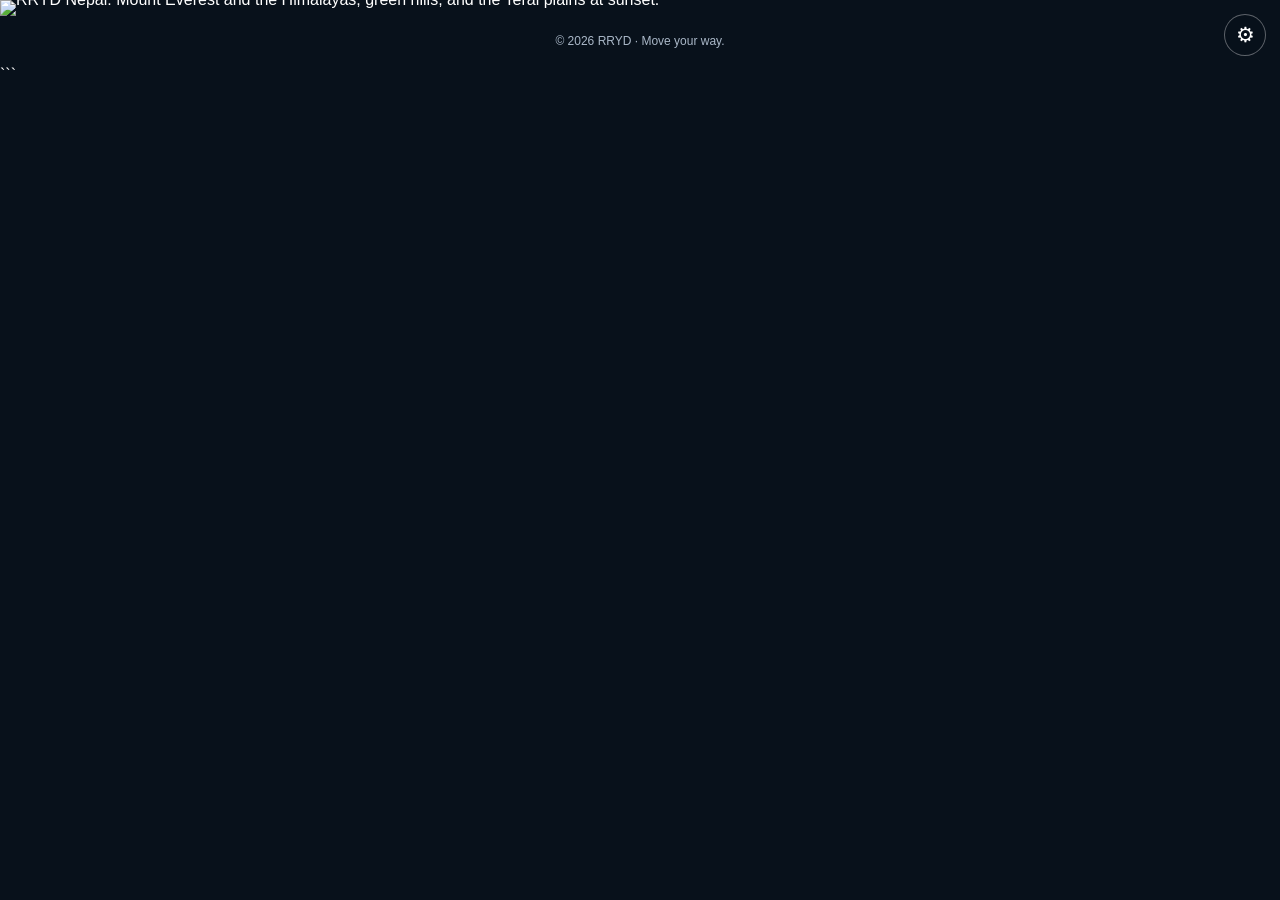
==== commit 03ee01bb: "Refactor index.html for improved structure and styles" ====
--- a/index.html
+++ b/index.html
@@ -1,23 +1,12 @@
-
 <!DOCTYPE html>
 <html lang="en">
 <head>
 <meta charset="UTF-8">
-<meta name="viewport" content="width=device-width, initial-scale=1.0">
+<meta name="viewport" content="width=device-width, initial-scale=1">
 <meta name="theme-color" content="#08111b">
-<meta name="description" content="RRYD — Book a ride or become a driver in Nepal. Move your way.">
 <title>RRYD — Move Your Way</title>
 
 <style>
-:root {
-  --bg: #08111b;
-  --panel: #122334;
-  --orange: #ff7417;
-  --white: #ffffff;
-  --muted: #c2ced9;
-  --border: rgba(255,255,255,.14);
-}
-
 * {
   box-sizing: border-box;
   margin: 0;
@@ -26,413 +15,164 @@
 
 html {
   min-height: 100%;
-  scroll-behavior: smooth;
+  background: #08111b;
 }
 
 body {
   min-height: 100vh;
-  overflow-x: hidden;
-  color: var(--white);
-  background: var(--bg);
+  background: #08111b;
+  color: white;
   font-family: Arial, Helvetica, sans-serif;
 }
 
-a {
-  color: inherit;
+.poster {
+  position: relative;
+  width: 100%;
+  max-width: 1648px;
+  margin: 0 auto;
+  line-height: 0;
+  overflow: hidden;
+  background: #08111b;
+}
+
+.poster img {
+  display: block;
+  width: 100%;
+  height: auto;
+}
+
+/* Real clickable areas positioned over the buttons in the image */
+.role-link {
+  position: absolute;
+  top: 59.2%;
+  height: 9.5%;
+  display: block;
+  border-radius: 100px;
   text-decoration: none;
-}
-
-button, a {
-  -webkit-tap-highlight-color: transparent;
-}
-
-.site-header {
-  position: relative;
-  z-index: 5;
-  min-height: 78px;
-  padding: 16px clamp(18px, 5vw, 72px);
-  display: flex;
-  justify-content: space-between;
-  align-items: center;
-  gap: 18px;
-  border-bottom: 1px solid rgba(255,255,255,.1);
-  background: #08111bf0;
-}
-
-.brand {
-  display: inline-flex;
-  align-items: center;
-  gap: 12px;
-}
-
-.brand-icon {
-  width: 45px;
-  height: 45px;
-  border-radius: 14px;
-  display: grid;
-  place-items: center;
-  background: var(--orange);
-  color: #111923;
-  box-shadow: 0 5px 24px #ff741733;
-}
-
-.brand-icon svg {
-  width: 31px;
-  height: 31px;
-}
-
-.brand-name {
-  font-size: 27px;
-  font-weight: 900;
-  letter-spacing: 3px;
-}
-
-.brand-name span {
-  color: var(--orange);
-}
-
-.brand-tagline {
-  margin-top: 3px;
-  color: #b9c5d0;
-  font-size: 11px;
-  letter-spacing: 1.8px;
-  text-transform: uppercase;
-}
-
-.header-label {
-  color: #d9e3ec;
-  font-size: 13px;
-  letter-spacing: 1px;
-}
-
-.hero {
-  position: relative;
-  isolation: isolate;
-  min-height: 640px;
-  padding: 65px 20px 0;
-  overflow: hidden;
-  background:
-    radial-gradient(ellipse at 50% 15%, #244d69 0%, transparent 48%),
-    linear-gradient(180deg, #122d42 0%, #315a70 46%, #f0a66b 75%, #243e42 100%);
-}
-
-.hero-content {
-  position: relative;
-  z-index: 3;
-  width: min(880px, 100%);
-  margin: 0 auto;
-  text-align: center;
-}
-
-.location-label {
-  display: inline-flex;
-  align-items: center;
-  gap: 8px;
-  padding: 9px 14px;
-  border: 1px solid #ffffff38;
-  border-radius: 100px;
-  color: #fff;
-  background: #07131b70;
-  font-size: 11px;
-  font-weight: 700;
-  letter-spacing: 2px;
-  text-transform: uppercase;
-}
-
-.location-label span {
-  color: #ffb17b;
-}
-
-.hero h1 {
-  margin-top: 23px;
-  font-size: clamp(44px, 7.5vw, 83px);
-  line-height: .99;
-  font-weight: 900;
-  letter-spacing: -3px;
-  text-shadow: 0 4px 22px #07131b65;
-}
-
-.hero h1 span {
-  color: #ff994d;
-}
-
-.hero-description {
-  max-width: 590px;
-  margin: 21px auto 0;
-  color: #f2f5f8;
-  font-size: clamp(15px, 2vw, 18px);
-  line-height: 1.7;
-  text-shadow: 0 2px 10px #08111b80;
-}
-
-.action-area {
-  display: flex;
-  flex-wrap: wrap;
-  justify-content: center;
-  gap: 14px;
-  margin-top: 30px;
-}
-
-.action-btn {
-  min-width: 220px;
-  min-height: 57px;
-  padding: 15px 22px;
-  display: inline-flex;
+  line-height: normal;
+  background: transparent;
+  transition: background .2s, box-shadow .2s;
+}
+
+.passenger-link {
+  left: 27.6%;
+  width: 21.9%;
+}
+
+.driver-link {
+  left: 50.9%;
+  width: 21.5%;
+}
+
+.role-link:hover {
+  background: rgba(255,255,255,.09);
+  box-shadow: 0 0 0 2px rgba(255,116,23,.8);
+}
+
+.role-link:focus-visible {
+  outline: 4px solid white;
+  outline-offset: 3px;
+}
+
+/* Small accessible help button */
+.settings-button {
+  position: fixed;
+  z-index: 10;
+  top: 14px;
+  right: 14px;
+  width: 42px;
+  height: 42px;
+  border: 1px solid rgba(255,255,255,.35);
+  border-radius: 50%;
+  background: rgba(8,17,27,.8);
+  color: white;
+  font-size: 21px;
+  cursor: pointer;
+  backdrop-filter: blur(8px);
+}
+
+.settings-button:hover {
+  background: #ff7417;
+  color: #08111b;
+}
+
+.modal {
+  display: none;
+  position: fixed;
+  inset: 0;
+  z-index: 20;
   align-items: center;
   justify-content: center;
-  gap: 11px;
-  border: 2px solid transparent;
-  border-radius: 12px;
-  font-size: 15px;
-  font-weight: 800;
-  transition: transform .2s, box-shadow .2s, background .2s;
-}
-
-.action-btn:hover {
-  transform: translateY(-3px);
-}
-
-.action-btn:focus-visible {
-  outline: 3px solid #fff;
-  outline-offset: 4px;
-}
-
-.book {
-  color: #151b22;
-  background: var(--orange);
-  box-shadow: 0 9px 28px #ff74174d;
-}
-
-.book:hover {
-  background: #ff8b3d;
-  box-shadow: 0 12px 32px #ff741766;
-}
-
-.driver {
-  color: #fff;
-  border-color: #ffffffa6;
-  background: #08111b8c;
-  backdrop-filter: blur(8px);
-}
-
-.driver:hover {
-  background: #ffffff20;
-}
-
-.action-icon {
-  font-size: 23px;
-}
-
-.hero-note {
-  margin-top: 17px;
-  color: #fff;
+  padding: 20px;
+  background: rgba(0,0,0,.75);
+}
+
+.modal.show {
+  display: flex;
+}
+
+.dialog {
+  width: 100%;
+  max-width: 360px;
+  padding: 25px;
+  border: 1px solid rgba(255,116,23,.5);
+  border-radius: 18px;
+  background: #101d29;
+  line-height: 1.5;
+}
+
+.dialog h2 {
+  margin-bottom: 10px;
+}
+
+.dialog p {
+  color: #c1ccd7;
+  font-size: 14px;
+  margin-bottom: 20px;
+}
+
+.close-button {
+  width: 100%;
+  padding: 13px;
+  border: 0;
+  border-radius: 10px;
+  background: #ff7417;
+  color: #08111b;
+  font-weight: bold;
+  cursor: pointer;
+}
+
+footer {
+  padding: 16px;
+  text-align: center;
+  color: #aab8c8;
   font-size: 12px;
-  text-shadow: 0 2px 8px #08111b;
-}
-
-/* Self-contained mountain landscape — no image required */
-.landscape {
-  position: absolute;
-  z-index: 1;
-  inset: auto 0 0;
-  width: 100%;
-  height: 52%;
-  min-height: 270px;
-  pointer-events: none;
-}
-
-.landscape svg {
-  width: 100%;
-  height: 100%;
-  display: block;
-}
-
-.landscape-caption {
-  position: absolute;
-  z-index: 2;
-  bottom: 19px;
-  left: 0;
-  right: 0;
-  text-align: center;
-  color: #ffffffc9;
-  font-size: 10px;
-  font-weight: 700;
-  letter-spacing: 3px;
-  text-transform: uppercase;
-}
-
-.benefits {
-  position: relative;
-  z-index: 3;
-  padding: 42px clamp(18px, 5vw, 72px) 52px;
-  background:
-    radial-gradient(ellipse at 50% 0%, #182f42 0%, transparent 65%),
-    #08111b;
-}
-
-.benefits-heading {
-  text-align: center;
-  margin-bottom: 25px;
-}
-
-.benefits-heading p {
-  color: var(--orange);
-  font-size: 11px;
-  font-weight: 800;
-  letter-spacing: 2.5px;
-  text-transform: uppercase;
-}
-
-.benefits-heading h2 {
-  margin-top: 9px;
-  font-size: clamp(24px, 4vw, 34px);
-  letter-spacing: -.6px;
-}
-
-.benefit-grid {
-  width: min(1000px, 100%);
-  margin: 0 auto;
-  display: grid;
-  grid-template-columns: repeat(3, minmax(0, 1fr));
-  gap: 16px;
-}
-
-.benefit-card {
-  min-height: 145px;
-  padding: 24px 21px;
-  border: 1px solid var(--border);
-  border-radius: 16px;
-  background: linear-gradient(145deg, #152a3c, #0e1b29);
-}
-
-.benefit-icon {
-  width: 40px;
-  height: 40px;
-  display: grid;
-  place-items: center;
-  border-radius: 12px;
-  background: #ff74171b;
-  font-size: 21px;
-}
-
-.benefit-card h3 {
-  margin-top: 16px;
-  font-size: 16px;
-}
-
-.benefit-card p {
-  margin-top: 8px;
-  color: var(--muted);
-  font-size: 13px;
-  line-height: 1.6;
-}
-
-.site-footer {
-  padding: 21px 18px;
-  display: flex;
-  flex-wrap: wrap;
-  align-items: center;
-  justify-content: center;
-  gap: 8px 16px;
-  border-top: 1px solid var(--border);
-  color: #aebbc8;
-  background: #060d14;
-  font-size: 12px;
-  text-align: center;
-}
-
-.site-footer strong {
-  color: #ff8a3b;
-  letter-spacing: 1px;
-}
-
-@media (max-width: 700px) {
-  .site-header {
-    min-height: 70px;
-    padding: 12px 17px;
-  }
-
-  .brand-icon {
-    width: 40px;
-    height: 40px;
-  }
-
-  .brand-name {
-    font-size: 23px;
-  }
-
-  .brand-tagline {
-    font-size: 9px;
-    letter-spacing: 1.1px;
-  }
-
-  .header-label {
-    max-width: 100px;
-    font-size: 10px;
-    text-align: right;
-    line-height: 1.5;
-  }
-
-  .hero {
-    min-height: 670px;
-    padding: 54px 18px 0;
-  }
-
-  .hero h1 {
-    letter-spacing: -1.8px;
-  }
-
-  .hero-description {
-    max-width: 430px;
-  }
-
-  .action-area {
-    flex-direction: column;
-    align-items: center;
-    gap: 12px;
-    margin-top: 25px;
-  }
-
-  .action-btn {
-    width: min(100%, 330px);
-    min-height: 55px;
-  }
-
-  .landscape {
-    height: 36%;
-    min-height: 240px;
-  }
-
-  .landscape-caption {
-    bottom: 12px;
-    font-size: 8px;
-    letter-spacing: 2px;
-  }
-
-  .benefits {
-    padding: 34px 18px 40px;
-  }
-
-  .benefit-grid {
-    grid-template-columns: 1fr;
-    gap: 12px;
-    max-width: 440px;
-  }
-
-  .benefit-card {
-    min-height: 0;
-    padding: 19px;
-  }
-
-  .benefit-card h3 {
-    margin-top: 12px;
+  line-height: 1.5;
+  background: #08111b;
+}
+
+@media (max-width: 600px) {
+  .settings-button {
+    width: 36px;
+    height: 36px;
+    top: 8px;
+    right: 8px;
+    font-size: 18px;
+  }
+
+  .role-link {
+    top: 59.2%;
+    height: 9.5%;
+  }
+
+  footer {
+    font-size: 11px;
   }
 }
 
 @media (prefers-reduced-motion: reduce) {
-  *, *::before, *::after {
-    scroll-behavior: auto !important;
-    transition: none !important;
+  .role-link {
+    transition: none;
   }
 }
 </style>
@@ -440,135 +180,93 @@
 
 <body>
 
-<header class="site-header">
-  <a class="brand" href="index.html" aria-label="RRYD home">
-    <span class="brand-icon" aria-hidden="true">
-      <svg viewBox="0 0 48 48" fill="none">
-        <circle cx="13" cy="34" r="7" stroke="#101923" stroke-width="3"/>
-        <circle cx="36" cy="34" r="7" stroke="#101923" stroke-width="3"/>
-        <path d="M13 34L21 20H29L36 34M18 27H31M24 20L21 15H16" stroke="#101923" stroke-width="3" stroke-linecap="round" stroke-linejoin="round"/>
-        <path d="M25 13H36L32 19H25" stroke="#101923" stroke-width="3" stroke-linecap="round" stroke-linejoin="round"/>
-      </svg>
-    </span>
-    <span>
-      <span class="brand-name">RR<span>Y</span>D</span>
-      <span class="brand-tagline">Move your way.</span>
-    </span>
-  </a>
-  <div class="header-label">MADE FOR THE ROADS OF NEPAL</div>
-</header>
-
 <main>
-  <section class="hero">
-    <div class="hero-content">
-      <div class="location-label">
-        <span>●</span> YOUR JOURNEY STARTS HERE
-      </div>
-
-      <h1>Move your way<span>.</span></h1>
-
-      <p class="hero-description">
-        From the Himalayas to the hills and the Terai,
-        choose your ride and get moving with RRYD.
-      </p>
-
-      <div class="action-area">
-        <a class="action-btn book" href="passenger.html">
-          <span class="action-icon" aria-hidden="true">🛵</span>
-          Book a Ride
-          <span aria-hidden="true">→</span>
-        </a>
-
-        <a class="action-btn driver" href="driver.html">
-          <span class="action-icon" aria-hidden="true">🚗</span>
-          Become a Driver
-          <span aria-hidden="true">→</span>
-        </a>
-      </div>
-
-      <p class="hero-note">Choose your journey. RRYD is ready when you are.</p>
-    </div>
-
-    <div class="landscape" aria-hidden="true">
-      <svg viewBox="0 0 1440 480" preserveAspectRatio="xMidYMax slice" xmlns="http://www.w3.org/2000/svg">
-        <defs>
-          <linearGradient id="snow" x1="0" y1="0" x2="0" y2="1">
-            <stop offset="0" stop-color="#ffffff"/>
-            <stop offset="1" stop-color="#c7dce8"/>
-          </linearGradient>
-          <linearGradient id="mountain" x1="0" y1="0" x2="0" y2="1">
-            <stop offset="0" stop-color="#456b7c"/>
-            <stop offset="1" stop-color="#142f3e"/>
-          </linearGradient>
-          <linearGradient id="hill" x1="0" y1="0" x2="0" y2="1">
-            <stop offset="0" stop-color="#345e55"/>
-            <stop offset="1" stop-color="#122d2b"/>
-          </linearGradient>
-        </defs>
-
-        <circle cx="1130" cy="120" r="48" fill="#ffd8a5" opacity=".72"/>
-        <path d="M0 335L140 190L225 275L370 95L490 260L635 70L810 280L935 155L1070 285L1210 165L1440 335V480H0Z" fill="#5d8290" opacity=".62"/>
-        <path d="M245 330L370 95L490 260L445 235L405 253L370 168L335 244L302 228Z" fill="url(#snow)"/>
-        <path d="M510 345L635 70L810 280L760 250L715 268L650 151L619 231L580 218Z" fill="url(#snow)"/>
-        <path d="M840 335L935 155L1070 285L1020 265L984 277L938 207L910 264L881 250Z" fill="#d8e5e9"/>
-        <path d="M0 375L175 270L305 365L455 250L605 380L765 265L925 385L1080 260L1260 385L1440 285V480H0Z" fill="url(#mountain)"/>
-        <path d="M0 408L155 332L275 400L430 320L600 420L790 315L970 416L1125 325L1300 420L1440 355V480H0Z" fill="#294d4b"/>
-        <path d="M0 440Q180 360 350 430T700 415T1050 425T1440 405V480H0Z" fill="url(#hill)"/>
-
-        <g fill="#0d2726">
-          <path d="M85 445l19-54 19 54zM102 458l23-68 23 68zM134 448l17-48 17 48z"/>
-          <path d="M1190 450l22-62 22 62zM1220 460l24-72 24 72zM1260 451l18-52 18 52z"/>
-          <path d="M300 463l18-50 18 50zM330 470l21-61 21 61z"/>
-          <path d="M1000 465l20-57 20 57zM1030 468l22-64 22 64z"/>
-        </g>
-
-        <path d="M0 466Q220 443 430 463T850 460T1200 450T1440 462V480H0Z" fill="#0b211e"/>
-        <path d="M0 474Q350 465 660 476T1440 470" stroke="#ffb16d" stroke-width="2" opacity=".4" fill="none"/>
-      </svg>
-    </div>
-
-    <div class="landscape-caption" aria-hidden="true">
-      HIMALAYAS · HILLS · TERAI
-    </div>
-  </section>
-
-  <section class="benefits">
-    <div class="benefits-heading">
-      <p>YOUR RIDE, YOUR CHOICE</p>
-      <h2>A simpler way to get around</h2>
-    </div>
-
-    <div class="benefit-grid">
-      <article class="benefit-card">
-        <div class="benefit-icon" aria-hidden="true">📍</div>
-        <h3>Choose your destination</h3>
-        <p>Set your pickup and destination to start planning your journey.</p>
-      </article>
-
-      <article class="benefit-card">
-        <div class="benefit-icon" aria-hidden="true">🛵</div>
-        <h3>Pick your ride</h3>
-        <p>Choose a bike, car or tuk-tuk when the option is available.</p>
-      </article>
-
-      <article class="benefit-card">
-        <div class="benefit-icon" aria-hidden="true">🤝</div>
-        <h3>Ride with RRYD</h3>
-        <p>Passengers can book rides, and drivers can sign in to their portal.</p>
-      </article>
-    </div>
+  <section class="poster" aria-label="RRYD Nepal ride platform">
+    <img
+      src="nepal-hero.png"
+      alt="RRYD Nepal: Mount Everest and the Himalayas, green hills, and the Terai plains at sunset."
+      fetchpriority="high"
+    >
+
+    <a
+      class="role-link passenger-link"
+      href="passenger.html"
+      aria-label="Book a ride as a passenger"
+      title="Book a Ride"
+    ></a>
+
+    <a
+      class="role-link driver-link"
+      href="driver.html"
+      aria-label="Become a driver"
+      title="Become a Driver"
+    ></a>
   </section>
 </main>
 
-<footer class="site-footer">
-  <strong>RRYD</strong>
-  <span>Move your way.</span>
-  <span>© <span id="year"></span> RRYD. All rights reserved.</span>
+<footer>
+  © 2026 RRYD · Move your way.
 </footer>
 
+<button
+  class="settings-button"
+  id="settingsButton"
+  type="button"
+  aria-label="Open website settings"
+  title="Settings"
+>⚙</button>
+
+<div
+  class="modal"
+  id="settingsModal"
+  role="dialog"
+  aria-modal="true"
+  aria-labelledby="settingsTitle"
+>
+  <div class="dialog">
+    <h2 id="settingsTitle">RRYD Settings</h2>
+    <p>
+      Nepal's ride platform.<br>
+      Choose Book a Ride to continue as a passenger,
+      or Become a Driver to open the driver portal.
+    </p>
+    <button class="close-button" id="closeSettings" type="button">
+      Close
+    </button>
+  </div>
+</div>
+
 <script>
-document.getElementById("year").textContent = new Date().getFullYear();
+const settingsButton = document.getElementById("settingsButton");
+const settingsModal = document.getElementById("settingsModal");
+const closeSettings = document.getElementById("closeSettings");
+
+function openSettings() {
+  settingsModal.classList.add("show");
+  closeSettings.focus();
+}
+
+function hideSettings() {
+  settingsModal.classList.remove("show");
+  settingsButton.focus();
+}
+
+settingsButton.addEventListener("click", openSettings);
+closeSettings.addEventListener("click", hideSettings);
+
+settingsModal.addEventListener("click", function(event) {
+  if (event.target === settingsModal) {
+    hideSettings();
+  }
+});
+
+document.addEventListener("keydown", function(event) {
+  if (event.key === "Escape" && settingsModal.classList.contains("show")) {
+    hideSettings();
+  }
+});
 </script>
 
 </body>
 </html>
+```
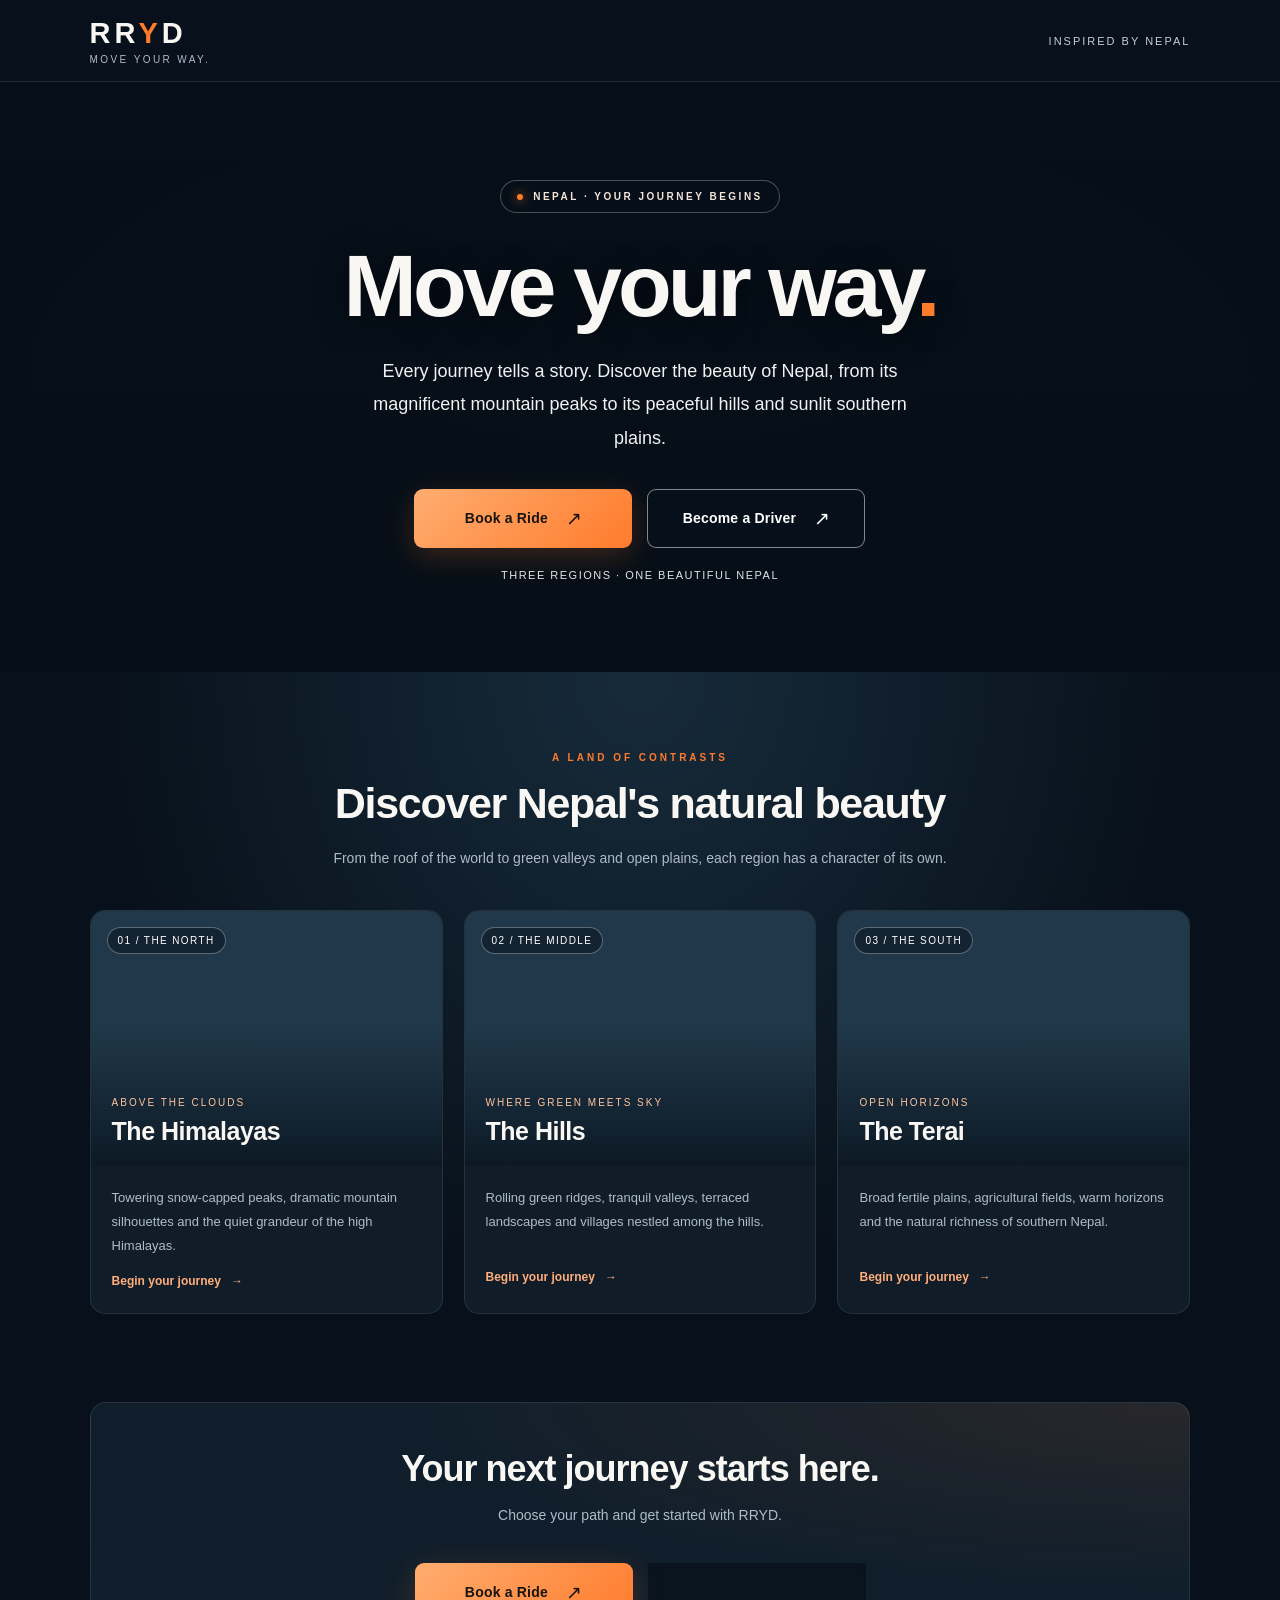
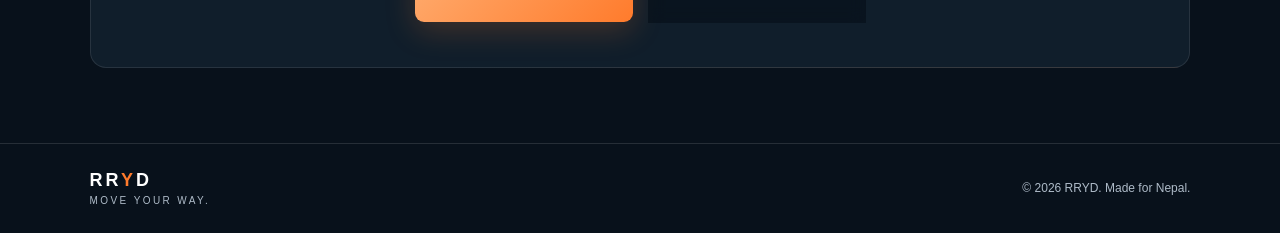
==== commit 3b80c0f9: "Refactor index.html for layout and design improvements Updated the HTML structure and styles for imp" ====
--- a/index.html
+++ b/index.html
@@ -1,178 +1,410 @@
+
 <!DOCTYPE html>
 <html lang="en">
 <head>
 <meta charset="UTF-8">
 <meta name="viewport" content="width=device-width, initial-scale=1">
 <meta name="theme-color" content="#08111b">
-<title>RRYD — Move Your Way</title>
+<meta name="description" content="RRYD — Move your way across Nepal.">
+<title>RRYD | Move Your Way</title>
 
 <style>
-* {
-  box-sizing: border-box;
-  margin: 0;
-  padding: 0;
-}
-
-html {
-  min-height: 100%;
+:root {
+  --bg: #08111b;
+  --panel: #101e2b;
+  --orange: #ff7b2c;
+  --text: #f8f7f3;
+  --muted: #aebbc8;
+  --line: rgba(255,255,255,.12);
+}
+
+* { box-sizing: border-box; margin: 0; padding: 0; }
+
+html { scroll-behavior: smooth; }
+
+body {
+  background: var(--bg);
+  color: var(--text);
+  font-family: Inter, "Segoe UI", Arial, sans-serif;
+  -webkit-font-smoothing: antialiased;
+}
+
+a { color: inherit; text-decoration: none; }
+
+.topbar {
+  height: 82px;
+  padding: 0 7%;
+  display: flex;
+  align-items: center;
+  justify-content: space-between;
+  border-bottom: 1px solid var(--line);
   background: #08111b;
 }
 
-body {
-  min-height: 100vh;
-  background: #08111b;
-  color: white;
-  font-family: Arial, Helvetica, sans-serif;
-}
-
-.poster {
+.brand {
+  font-size: 29px;
+  font-weight: 900;
+  letter-spacing: 4px;
+}
+
+.brand span { color: var(--orange); }
+
+.brand-sub {
+  margin-top: 4px;
+  font-size: 10px;
+  letter-spacing: 2.4px;
+  color: var(--muted);
+  text-transform: uppercase;
+}
+
+.top-note {
+  color: #c5cdd5;
+  font-size: 11px;
+  letter-spacing: 2px;
+}
+
+.hero {
+  min-height: 590px;
+  padding: 85px 22px 78px;
   position: relative;
-  width: 100%;
-  max-width: 1648px;
+  overflow: hidden;
+  display: grid;
+  place-items: center;
+  text-align: center;
+  background:
+    linear-gradient(180deg, rgba(5,13,22,.36), rgba(5,13,22,.72)),
+    url("https://images.unsplash.com/photo-1464822759023-fed622ff2c3b?auto=format&fit=crop&w=2000&q=85")
+    center 47% / cover no-repeat;
+}
+
+.hero::before {
+  content: "";
+  position: absolute;
+  inset: 0;
+  background: radial-gradient(ellipse at center, transparent 0%, rgba(5,12,20,.25) 80%);
+  pointer-events: none;
+}
+
+.hero-content {
+  position: relative;
+  z-index: 1;
+  max-width: 800px;
+}
+
+.eyebrow {
+  display: inline-flex;
+  align-items: center;
+  gap: 10px;
+  padding: 10px 16px;
+  border: 1px solid #ffffff45;
+  border-radius: 100px;
+  background: #07111b80;
+  backdrop-filter: blur(10px);
+  color: #f5e5d8;
+  font-size: 10px;
+  font-weight: 700;
+  letter-spacing: 2.5px;
+}
+
+.eyebrow::before {
+  content: "";
+  width: 6px;
+  height: 6px;
+  border-radius: 50%;
+  background: var(--orange);
+  box-shadow: 0 0 12px var(--orange);
+}
+
+h1 {
+  margin-top: 28px;
+  font-size: clamp(47px, 8vw, 88px);
+  line-height: 1.02;
+  letter-spacing: -4px;
+  font-weight: 850;
+  text-shadow: 0 5px 28px #0008;
+}
+
+h1 span { color: var(--orange); }
+
+.hero p {
+  max-width: 590px;
+  margin: 24px auto 0;
+  color: #f0f1f2;
+  font-size: clamp(15px, 2vw, 18px);
+  line-height: 1.85;
+}
+
+.buttons {
+  margin-top: 34px;
+  display: flex;
+  justify-content: center;
+  flex-wrap: wrap;
+  gap: 15px;
+}
+
+.btn {
+  min-width: 218px;
+  min-height: 57px;
+  padding: 17px 25px;
+  display: inline-flex;
+  align-items: center;
+  justify-content: center;
+  gap: 18px;
+  border-radius: 9px;
+  font-size: 14px;
+  font-weight: 750;
+  letter-spacing: .2px;
+  transition: transform .22s ease, box-shadow .22s ease, background .22s ease;
+}
+
+.btn:hover { transform: translateY(-3px); }
+
+.btn-primary {
+  color: #19140f;
+  background: linear-gradient(135deg, #ffad70, #ff7b2c);
+  box-shadow: 0 9px 30px #ff7b2c35;
+}
+
+.btn-primary:hover {
+  box-shadow: 0 12px 35px #ff7b2c60;
+  background: #ffb17e;
+}
+
+.btn-secondary {
+  color: #fff;
+  border: 1px solid #ffffff80;
+  background: #09121cc4;
+  backdrop-filter: blur(8px);
+}
+
+.btn-secondary:hover {
+  border-color: #ffb17e;
+  background: #172535e8;
+}
+
+.btn-arrow { font-size: 19px; font-weight: 400; }
+
+.hero-caption {
+  margin-top: 21px;
+  color: #e0e4e8;
+  font-size: 11px;
+  letter-spacing: 1.5px;
+}
+
+.landscapes {
+  padding: 80px 7% 88px;
+  background:
+    radial-gradient(ellipse at 50% 0%, #172b3b 0%, transparent 60%),
+    var(--bg);
+}
+
+.section-intro {
+  text-align: center;
+  max-width: 650px;
+  margin: 0 auto 39px;
+}
+
+.kicker {
+  color: var(--orange);
+  font-size: 10px;
+  font-weight: 800;
+  letter-spacing: 3px;
+  text-transform: uppercase;
+}
+
+.section-intro h2 {
+  margin-top: 15px;
+  font-size: clamp(28px, 4vw, 43px);
+  letter-spacing: -1.3px;
+  line-height: 1.2;
+}
+
+.section-intro p {
+  margin-top: 15px;
+  color: var(--muted);
+  font-size: 14px;
+  line-height: 1.9;
+}
+
+.photo-grid {
+  max-width: 1250px;
   margin: 0 auto;
-  line-height: 0;
+  display: grid;
+  grid-template-columns: repeat(3, minmax(0, 1fr));
+  gap: 21px;
+}
+
+.photo-card {
+  min-width: 0;
   overflow: hidden;
-  background: #08111b;
-}
-
-.poster img {
+  border: 1px solid #ffffff16;
+  border-radius: 15px;
+  background: #101d29;
+  transition: transform .25s ease, border-color .25s ease;
+}
+
+.photo-card:hover {
+  transform: translateY(-5px);
+  border-color: #ff7b2c80;
+}
+
+.photo {
+  height: 255px;
+  position: relative;
+  overflow: hidden;
+  background: #20384a;
+}
+
+.photo img {
   display: block;
   width: 100%;
-  height: auto;
-}
-
-/* Real clickable areas positioned over the buttons in the image */
-.role-link {
+  height: 100%;
+  object-fit: cover;
+  transition: transform .6s ease;
+}
+
+.photo-card:hover .photo img { transform: scale(1.055); }
+
+.photo::after {
+  content: "";
   position: absolute;
-  top: 59.2%;
-  height: 9.5%;
-  display: block;
-  border-radius: 100px;
-  text-decoration: none;
-  line-height: normal;
-  background: transparent;
-  transition: background .2s, box-shadow .2s;
-}
-
-.passenger-link {
-  left: 27.6%;
-  width: 21.9%;
-}
-
-.driver-link {
-  left: 50.9%;
-  width: 21.5%;
-}
-
-.role-link:hover {
-  background: rgba(255,255,255,.09);
-  box-shadow: 0 0 0 2px rgba(255,116,23,.8);
-}
-
-.role-link:focus-visible {
-  outline: 4px solid white;
-  outline-offset: 3px;
-}
-
-/* Small accessible help button */
-.settings-button {
-  position: fixed;
-  z-index: 10;
-  top: 14px;
-  right: 14px;
-  width: 42px;
-  height: 42px;
-  border: 1px solid rgba(255,255,255,.35);
-  border-radius: 50%;
-  background: rgba(8,17,27,.8);
+  inset: 0;
+  background: linear-gradient(180deg, transparent 45%, #07111bc9 100%);
+  pointer-events: none;
+}
+
+.photo-number {
+  position: absolute;
+  z-index: 1;
+  top: 16px;
+  left: 16px;
+  padding: 7px 10px;
+  border: 1px solid #ffffff50;
+  border-radius: 50px;
+  background: #08111b82;
   color: white;
-  font-size: 21px;
-  cursor: pointer;
-  backdrop-filter: blur(8px);
-}
-
-.settings-button:hover {
-  background: #ff7417;
-  color: #08111b;
-}
-
-.modal {
-  display: none;
-  position: fixed;
-  inset: 0;
-  z-index: 20;
+  font-size: 10px;
+  letter-spacing: 1.4px;
+}
+
+.photo-caption {
+  position: absolute;
+  z-index: 1;
+  left: 21px;
+  right: 15px;
+  bottom: 20px;
+}
+
+.photo-caption small {
+  color: #ffc49e;
+  font-size: 10px;
+  letter-spacing: 2px;
+  text-transform: uppercase;
+}
+
+.photo-caption h3 {
+  margin-top: 7px;
+  font-size: 25px;
+  letter-spacing: -.5px;
+}
+
+.card-copy {
+  padding: 20px 21px 24px;
+}
+
+.card-copy p {
+  min-height: 68px;
+  color: var(--muted);
+  font-size: 13px;
+  line-height: 1.85;
+}
+
+.card-link {
+  display: inline-flex;
   align-items: center;
-  justify-content: center;
-  padding: 20px;
-  background: rgba(0,0,0,.75);
-}
-
-.modal.show {
+  gap: 10px;
+  margin-top: 16px;
+  color: #ffad79;
+  font-size: 12px;
+  font-weight: 750;
+}
+
+.card-link span { transition: transform .2s; }
+.card-link:hover span { transform: translateX(4px); }
+
+.bottom-cta {
+  margin: 0 7% 75px;
+  padding: 45px 28px;
+  border: 1px solid #ffffff18;
+  border-radius: 16px;
+  text-align: center;
+  background:
+    radial-gradient(ellipse at top right, #ff7b2c19, transparent 50%),
+    #101e2b;
+}
+
+.bottom-cta h2 {
+  font-size: clamp(25px, 4vw, 36px);
+  letter-spacing: -1px;
+}
+
+.bottom-cta p {
+  margin: 13px auto 25px;
+  color: var(--muted);
+  font-size: 14px;
+  line-height: 1.8;
+}
+
+footer {
+  min-height: 90px;
+  padding: 25px 7%;
+  border-top: 1px solid var(--line);
   display: flex;
-}
-
-.dialog {
-  width: 100%;
-  max-width: 360px;
-  padding: 25px;
-  border: 1px solid rgba(255,116,23,.5);
-  border-radius: 18px;
-  background: #101d29;
-  line-height: 1.5;
-}
-
-.dialog h2 {
-  margin-bottom: 10px;
-}
-
-.dialog p {
-  color: #c1ccd7;
-  font-size: 14px;
-  margin-bottom: 20px;
-}
-
-.close-button {
-  width: 100%;
-  padding: 13px;
-  border: 0;
-  border-radius: 10px;
-  background: #ff7417;
-  color: #08111b;
-  font-weight: bold;
-  cursor: pointer;
-}
-
-footer {
-  padding: 16px;
-  text-align: center;
-  color: #aab8c8;
+  justify-content: space-between;
+  align-items: center;
+  flex-wrap: wrap;
+  gap: 15px;
+  color: var(--muted);
   font-size: 12px;
-  line-height: 1.5;
-  background: #08111b;
-}
-
-@media (max-width: 600px) {
-  .settings-button {
-    width: 36px;
-    height: 36px;
-    top: 8px;
-    right: 8px;
-    font-size: 18px;
-  }
-
-  .role-link {
-    top: 59.2%;
-    height: 9.5%;
-  }
-
-  footer {
-    font-size: 11px;
-  }
+}
+
+.footer-brand {
+  color: #fff;
+  font-size: 18px;
+  font-weight: 900;
+  letter-spacing: 3px;
+}
+
+.footer-brand span { color: var(--orange); }
+
+@media (max-width: 850px) {
+  .photo-grid { grid-template-columns: 1fr 1fr; }
+  .photo-card:last-child { grid-column: 1 / -1; }
+  .photo-card:last-child .photo { height: 300px; }
+  .landscapes { padding-left: 5%; padding-right: 5%; }
+}
+
+@media (max-width: 560px) {
+  .topbar { height: 72px; padding: 0 20px; }
+  .brand { font-size: 25px; }
+  .top-note { max-width: 105px; font-size: 9px; line-height: 1.6; text-align: right; }
+  .hero { min-height: 590px; padding: 72px 20px; }
+  h1 { letter-spacing: -2px; }
+  .buttons { flex-direction: column; align-items: center; }
+  .btn { width: min(100%, 330px); }
+  .landscapes { padding: 60px 18px; }
+  .photo-grid { grid-template-columns: 1fr; gap: 17px; }
+  .photo-card:last-child { grid-column: auto; }
+  .photo, .photo-card:last-child .photo { height: 245px; }
+  .card-copy p { min-height: 0; }
+  .bottom-cta { margin: 0 18px 50px; padding: 35px 20px; }
+  footer { justify-content: center; text-align: center; }
 }
 
 @media (prefers-reduced-motion: reduce) {
-  .role-link {
-    transition: none;
+  *, *::before, *::after {
+    transition: none !important;
+    scroll-behavior: auto !important;
   }
 }
 </style>
@@ -180,93 +412,150 @@
 
 <body>
 
+<header class="topbar">
+  <a href="index.html" aria-label="RRYD homepage">
+    <div class="brand">RR<span>Y</span>D</div>
+    <div class="brand-sub">Move your way.</div>
+  </a>
+  <div class="top-note">INSPIRED BY NEPAL</div>
+</header>
+
 <main>
-  <section class="poster" aria-label="RRYD Nepal ride platform">
-    <img
-      src="nepal-hero.png"
-      alt="RRYD Nepal: Mount Everest and the Himalayas, green hills, and the Terai plains at sunset."
-      fetchpriority="high"
-    >
-
-    <a
-      class="role-link passenger-link"
-      href="passenger.html"
-      aria-label="Book a ride as a passenger"
-      title="Book a Ride"
-    ></a>
-
-    <a
-      class="role-link driver-link"
-      href="driver.html"
-      aria-label="Become a driver"
-      title="Become a Driver"
-    ></a>
+  <section class="hero">
+    <div class="hero-content">
+      <div class="eyebrow">NEPAL · YOUR JOURNEY BEGINS</div>
+      <h1>Move your way<span>.</span></h1>
+      <p>
+        Every journey tells a story. Discover the beauty of Nepal,
+        from its magnificent mountain peaks to its peaceful hills
+        and sunlit southern plains.
+      </p>
+
+      <div class="buttons">
+        <a class="btn btn-primary" href="passenger.html">
+          Book a Ride <span class="btn-arrow">↗</span>
+        </a>
+        <a class="btn btn-secondary" href="driver.html">
+          Become a Driver <span class="btn-arrow">↗</span>
+        </a>
+      </div>
+
+      <div class="hero-caption">THREE REGIONS · ONE BEAUTIFUL NEPAL</div>
+    </div>
+  </section>
+
+  <section class="landscapes">
+    <div class="section-intro">
+      <div class="kicker">A LAND OF CONTRASTS</div>
+      <h2>Discover Nepal's natural beauty</h2>
+      <p>
+        From the roof of the world to green valleys and open plains,
+        each region has a character of its own.
+      </p>
+    </div>
+
+    <div class="photo-grid">
+      <article class="photo-card">
+        <div class="photo">
+          <img
+            src="https://images.unsplash.com/photo-1464822759023-fed622ff2c3b?auto=format&fit=crop&w=900&q=85"
+            alt="Dramatic mountain peaks representing the Himalayas"
+            loading="lazy"
+            onerror="this.style.display='none'">
+          <div class="photo-number">01 / THE NORTH</div>
+          <div class="photo-caption">
+            <small>Above the clouds</small>
+            <h3>The Himalayas</h3>
+          </div>
+        </div>
+        <div class="card-copy">
+          <p>
+            Towering snow-capped peaks, dramatic mountain
+            silhouettes and the quiet grandeur of the high Himalayas.
+          </p>
+          <a class="card-link" href="passenger.html">
+            Begin your journey <span>→</span>
+          </a>
+        </div>
+      </article>
+
+      <article class="photo-card">
+        <div class="photo">
+          <img
+            src="https://images.unsplash.com/photo-1472396961693-142e6e269027?auto=format&fit=crop&w=900&q=85"
+            alt="Lush green landscape representing Nepal's hills"
+            loading="lazy"
+            onerror="this.style.display='none'">
+          <div class="photo-number">02 / THE MIDDLE</div>
+          <div class="photo-caption">
+            <small>Where green meets sky</small>
+            <h3>The Hills</h3>
+          </div>
+        </div>
+        <div class="card-copy">
+          <p>
+            Rolling green ridges, tranquil valleys, terraced
+            landscapes and villages nestled among the hills.
+          </p>
+          <a class="card-link" href="passenger.html">
+            Begin your journey <span>→</span>
+          </a>
+        </div>
+      </article>
+
+      <article class="photo-card">
+        <div class="photo">
+          <img
+            src="https://images.unsplash.com/photo-1500382017468-9049fed747ef?auto=format&fit=crop&w=900&q=85"
+            alt="Open green agricultural fields representing the Terai plains"
+            loading="lazy"
+            onerror="this.style.display='none'">
+          <div class="photo-number">03 / THE SOUTH</div>
+          <div class="photo-caption">
+            <small>Open horizons</small>
+            <h3>The Terai</h3>
+          </div>
+        </div>
+        <div class="card-copy">
+          <p>
+            Broad fertile plains, agricultural fields, warm
+            horizons and the natural richness of southern Nepal.
+          </p>
+          <a class="card-link" href="passenger.html">
+            Begin your journey <span>→</span>
+          </a>
+        </div>
+      </article>
+    </div>
+  </section>
+
+  <section class="bottom-cta">
+    <h2>Your next journey starts here.</h2>
+    <p>
+      Choose your path and get started with RRYD.
+    </p>
+    <div class="buttons">
+      <a class="btn btn-primary" href="passenger.html">
+        Book a Ride <span class="btn-arrow">↗</span>
+      </a>
+      <a class="btn btn-secondary" href="driver.html">
+        Become a Driver <span class="btn-arrow">↗</span>
+      </a>
+    </div>
   </section>
 </main>
 
 <footer>
-  © 2026 RRYD · Move your way.
+  <div>
+    <div class="footer-brand">RR<span>Y</span>D</div>
+    <div class="brand-sub">Move your way.</div>
+  </div>
+  <div>© <span id="year"></span> RRYD. Made for Nepal.</div>
 </footer>
 
-<button
-  class="settings-button"
-  id="settingsButton"
-  type="button"
-  aria-label="Open website settings"
-  title="Settings"
->⚙</button>
-
-<div
-  class="modal"
-  id="settingsModal"
-  role="dialog"
-  aria-modal="true"
-  aria-labelledby="settingsTitle"
->
-  <div class="dialog">
-    <h2 id="settingsTitle">RRYD Settings</h2>
-    <p>
-      Nepal's ride platform.<br>
-      Choose Book a Ride to continue as a passenger,
-      or Become a Driver to open the driver portal.
-    </p>
-    <button class="close-button" id="closeSettings" type="button">
-      Close
-    </button>
-  </div>
-</div>
-
 <script>
-const settingsButton = document.getElementById("settingsButton");
-const settingsModal = document.getElementById("settingsModal");
-const closeSettings = document.getElementById("closeSettings");
-
-function openSettings() {
-  settingsModal.classList.add("show");
-  closeSettings.focus();
-}
-
-function hideSettings() {
-  settingsModal.classList.remove("show");
-  settingsButton.focus();
-}
-
-settingsButton.addEventListener("click", openSettings);
-closeSettings.addEventListener("click", hideSettings);
-
-settingsModal.addEventListener("click", function(event) {
-  if (event.target === settingsModal) {
-    hideSettings();
-  }
-});
-
-document.addEventListener("keydown", function(event) {
-  if (event.key === "Escape" && settingsModal.classList.contains("show")) {
-    hideSettings();
-  }
-});
+document.getElementById("year").textContent = new Date().getFullYear();
 </script>
 
 </body>
 </html>
-```
